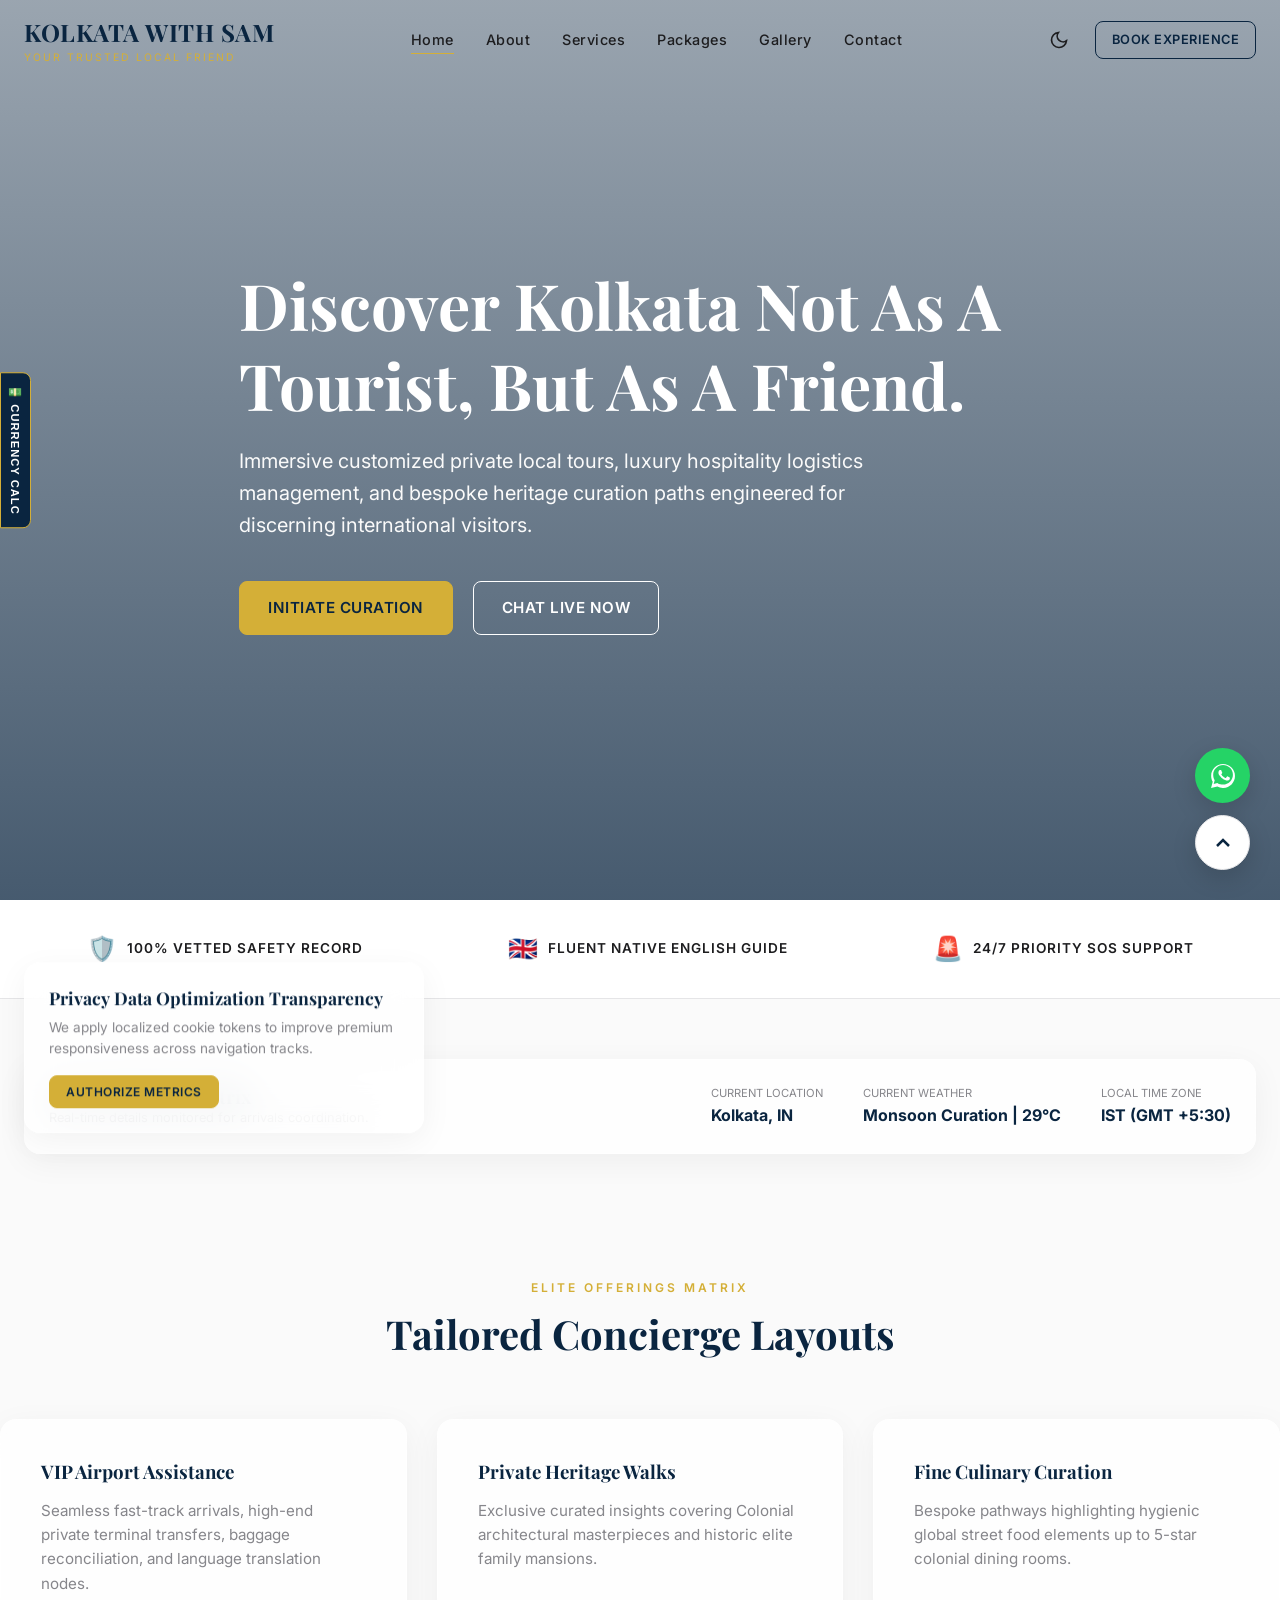
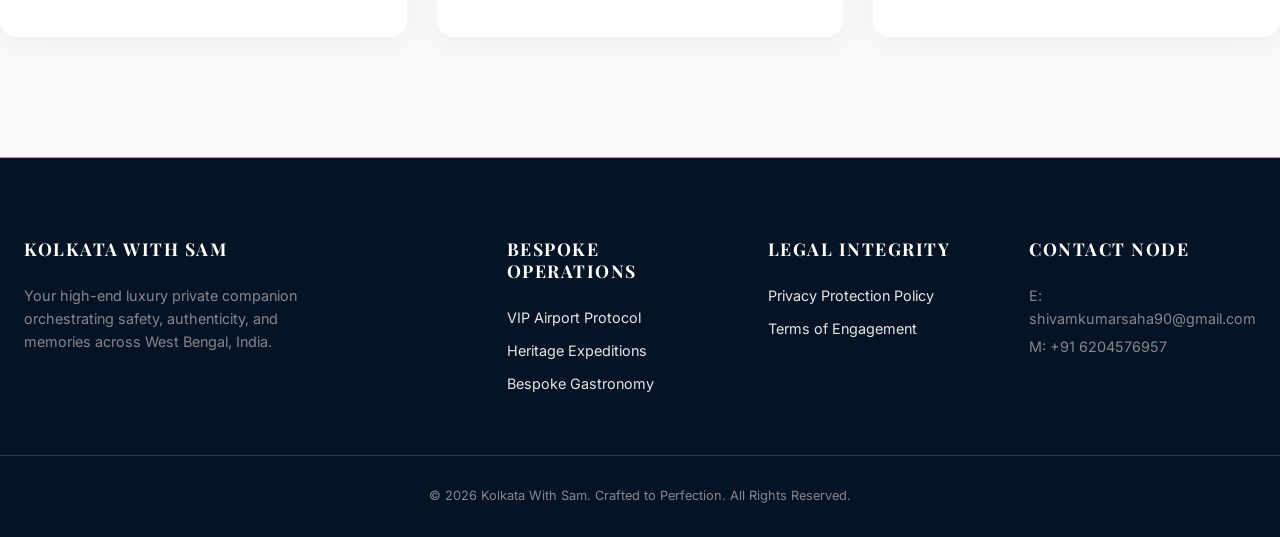
==== index.html @ 5c54b3ad "Add luxury trust signals and live city status features Added a luxury trust signals bar and a live c" ====
<!DOCTYPE html>
<html lang="en" data-theme="light">
<head>
    <meta charset="UTF-8">
    <meta name="viewport" content="width=device-width, initial-scale=1.0">
    <title>Kolkata With Sam | Your Premium Local Travel Concierge Friend</title>
    
    <meta name="description" content="Experience the cultural capital of India with Sam (Shivam Kumar). Luxury bespoke private tours, immersive food walks, and VIP airport concierge services in Kolkata.">
    <meta name="keywords" content="Kolkata Tour Guide, Premium Tour Kolkata, Private Travel Concierge India, Food Walk Kolkata, Shivam Kumar, Kolkata With Sam">
    <meta name="author" content="Shivam Kumar">
    
    <meta property="og:title" content="Bespoke Kolkata Private Experiences | Kolkata With Sam">
    <meta property="og:description" content="Unlock hidden architectural gems, high-end culinary walks, and authentic encounters under premium local guidance.">
    <meta property="og:image" content="images/og-main-display.jpg">
    <meta property="og:url" content="https://kolkatawithsam.com">
    <meta property="og:type" content="website">
    
    <meta name="twitter:card" content="summary_large_image">
    <meta name="twitter:title" content="Kolkata With Sam | Premium Local Assistant">
    
    <link rel="stylesheet" href="css/main.css">
    <link rel="stylesheet" href="css/components.css">
    <link rel="preconnect" href="https://fonts.googleapis.com">
    <link rel="preconnect" href="https://fonts.gstatic.com" crossorigin>
    <link href="https://fonts.googleapis.com/css2?family=Inter:wght@400;500;600&family=Playfair+Display:wght@700&display=swap" rel="stylesheet">

    <script type="application/ld+json">
    {
      "@context": "https://schema.org",
      "@type": "TravelAgency",
      "name": "Kolkata With Sam",
      "image": "images/og-main-display.jpg",
      "@id": "https://kolkatawithsam.com/#agency",
      "url": "https://kolkatawithsam.com",
      "telephone": "+916204576957",
      "priceRange": "$$$",
      "address": {
        "@type": "PostalAddress",
        "streetAddress": "Salt Lake Sector V",
        "addressLocality": "Kolkata",
        "addressRegion": "West Bengal",
        "postalCode": "700091",
        "addressCountry": "IN"
      },
      "geo": {
        "@type": "GeoCoordinates",
        "latitude": 22.5726,
        "longitude": 88.3639
      },
      "openingHoursSpecification": {
        "@type": "OpeningHoursSpecification",
        "dayOfWeek": [
          "Monday", "Tuesday", "Wednesday", "Thursday", "Friday", "Saturday", "Sunday"
        ],
        "opens": "00:00",
        "closes": "23:59"
      }
    }
    </script>
</head>
<body>

    <div id="preloader" role="status" aria-label="Loading Premium Assets">
        <div class="loader-spinner"></div>
    </div>

    <header class="site-header">
        <div class="container nav-container">
            <a href="index.html" class="brand-logo" aria-label="Kolkata With Sam Home">
                <span class="brand-title">KOLKATA WITH SAM</span>
                <span class="brand-subtitle">Your Trusted Local Friend</span>
            </a>
            
            <nav aria-label="Primary Platform Direct Navigation">
                <ul class="nav-menu">
                    <li><a href="index.html" class="nav-link active">Home</a></li>
                    <li><a href="about.html" class="nav-link">About</a></li>
                    <li><a href="services.html" class="nav-link">Services</a></li>
                    <li><a href="packages.html" class="nav-link">Packages</a></li>
                    <li><a href="gallery.html" class="nav-link">Gallery</a></li>
                    <li><a href="contact.html" class="nav-link">Contact</a></li>
                </ul>
            </nav>

            <div class="nav-actions">
                <button class="theme-toggle-btn" aria-label="Toggle Interface Contrast Mode"></button>
                <a href="javascript:void(0)" onclick="toggleModal('bookingModal', 'open')" class="btn-premium btn-outline" style="padding: 8px 16px; font-size: 0.8rem;">Book Experience</a>
                <button class="mobile-toggle" aria-label="Expand Navigation Layer" aria-expanded="false">
                    <span></span><span></span><span></span>
                </button>
            </div>
        </div>
    </header>

    <main>
        <!-- Hero Frame -->
        <section class="hero-section" style="position: relative; height: 100vh; background: linear-gradient(rgba(10,37,64,0.4), rgba(10,37,64,0.75)), url('https://images.unsplash.com/photo-1558431382-27e303142255?q=80&w=1920') no-repeat center center/cover; display: flex; align-items: center; color: #FFFFFF;">
            <div class="container animate-on-scroll" style="z-index: 2; max-width: 850px;">
                <h1 style="color: #FFFFFF; font-size: 4rem; margin-bottom: 20px;">Discover Kolkata Not As A Tourist, But As A Friend.</h1>
                <p style="font-size: 1.25rem; font-family: var(--font-sans); font-weight: 400; color: #FAFAFA; margin-bottom: 40px; max-width: 650px;">Immersive customized private local tours, luxury hospitality logistics management, and bespoke heritage curation paths engineered for discerning international visitors.</p>
                <div style="display: flex; gap: 20px; flex-wrap: wrap;">
                    <a href="javascript:void(0)" onclick="toggleModal('bookingModal', 'open')" class="btn-premium btn-gold">Initiate Curation</a>
                    <a href="https://api.whatsapp.com/send?phone=916204576957&text=Hello%20Sam,%20I%20am%20planning%20a%20trip%20to%20Kolkata." target="_blank" class="btn-premium btn-outline" style="color: #FFFFFF; border-color: #FFFFFF;">Chat Live Now</a>
                </div>
            </div>
        </section>

        <!-- NEW FEATURE: Luxury Trust Signals Bar -->
        <section style="background: var(--bg-surface); border-bottom: 1px solid var(--border-color); padding: 30px 0;">
            <div class="container" style="display: flex; justify-content: space-around; flex-wrap: wrap; gap: 20px; text-align: center;">
                <div style="display: flex; align-items: center; gap: 10px;">
                    <span style="font-size: 1.5rem; color: var(--accent);">🛡️</span>
                    <span style="font-size: 0.85rem; font-weight: 600; text-transform: uppercase; letter-spacing: 1px;">100% Vetted Safety Record</span>
                </div>
                <div style="display: flex; align-items: center; gap: 10px;">
                    <span style="font-size: 1.5rem; color: var(--accent);">🇬🇧</span>
                    <span style="font-size: 0.85rem; font-weight: 600; text-transform: uppercase; letter-spacing: 1px;">Fluent Native English Guide</span>
                </div>
                <div style="display: flex; align-items: center; gap: 10px;">
                    <span style="font-size: 1.5rem; color: var(--accent);">🚨</span>
                    <span style="font-size: 0.85rem; font-weight: 600; text-transform: uppercase; letter-spacing: 1px;">24/7 Priority SOS Support</span>
                </div>
            </div>
        </section>

        <!-- NEW FEATURE: Live Kolkata Status & Weather Curation -->
        <section class="container" style="margin-top: 60px;">
            <div class="glass-panel" style="padding: 24px; border-radius: var(--radius-md); display: flex; justify-content: space-between; align-items: center; flex-wrap: wrap; gap: 20px;">
                <div>
                    <h4 style="margin: 0; font-family: var(--font-serif); font-size: 1.2rem;">Live City Status Matrix</h4>
                    <p style="margin: 0; font-size: 0.8rem; color: var(--text-muted);">Real-time details monitored for arrivals coordination.</p>
                </div>
                <div style="display: flex; gap: 40px; flex-wrap: wrap;">
                    <div>
                        <span style="display: block; font-size: 0.7rem; text-transform: uppercase; color: var(--text-muted);">Current Location</span>
                        <strong style="font-size: 1rem; color: var(--primary);">Kolkata, IN</strong>
                    </div>
                    <div>
                        <span style="display: block; font-size: 0.7rem; text-transform: uppercase; color: var(--text-muted);">Current Weather</span>
                        <strong style="font-size: 1rem; color: var(--primary);">Monsoon Curation | 29°C</strong>
                    </div>
                    <div>
                        <span style="display: block; font-size: 0.7rem; text-transform: uppercase; color: var(--text-muted);">Local Time Zone</span>
                        <strong style="font-size: 1rem; color: var(--primary);">IST (GMT +5:30)</strong>
                    </div>
                </div>
            </div>
        </section>
        
        <!-- Services Preview Matrix -->
        <section class="section-padding container">
            <div style="text-align: center; margin-bottom: 60px;">
                <span style="font-family: var(--font-sans); font-size: 0.75rem; text-transform: uppercase; letter-spacing: 3px; color: var(--accent); font-weight: 600;">Elite Offerings Matrix</span>
                <h2 style="font-size: 2.5rem; margin-top: 10px;">Tailored Concierge Layouts</h2>
            </div>
            <div style="display: grid; grid-template-columns: repeat(auto-fit, minmax(320px, 1fr)); gap: 30px;">
                <div class="glass-panel animate-on-scroll" style="padding: 40px; border-radius: var(--radius-md); transition: var(--transition-smooth);">
                    <h3 style="margin-bottom: 15px;">VIP Airport Assistance</h3>
                    <p style="color: var(--text-muted); font-size: 0.95rem;">Seamless fast-track arrivals, high-end private terminal transfers, baggage reconciliation, and language translation nodes.</p>
                </div>
                <div class="glass-panel animate-on-scroll" style="padding: 40px; border-radius: var(--radius-md); transition: var(--transition-smooth);">
                    <h3 style="margin-bottom: 15px;">Private Heritage Walks</h3>
                    <p style="color: var(--text-muted); font-size: 0.95rem;">Exclusive curated insights covering Colonial architectural masterpieces and historic elite family mansions.</p>
                </div>
                <div class="glass-panel animate-on-scroll" style="padding: 40px; border-radius: var(--radius-md); transition: var(--transition-smooth);">
                    <h3 style="margin-bottom: 15px;">Fine Culinary Curation</h3>
                    <p style="color: var(--text-muted); font-size: 0.95rem;">Bespoke pathways highlighting hygienic global street food elements up to 5-star colonial dining rooms.</p>
                </div>
            </div>
        </section>
    </main>

    <footer class="site-footer">
        <div class="container footer-grid">
            <div>
                <h3 class="footer-heading" style="color: #FFFFFF;">Kolkata With Sam</h3>
                <p style="font-size: 0.9rem; color: #86868B; max-width: 280px; margin-top: 15px;">Your high-end luxury private companion orchestrating safety, authenticity, and memories across West Bengal, India.</p>
            </div>
            <div>
                <h4 class="footer-heading">Bespoke Operations</h4>
                <ul style="list-style: none; display: flex; flex-direction: column; gap: 10px; font-size: 0.9rem;">
                    <li><a href="services.html">VIP Airport Protocol</a></li>
                    <li><a href="packages.html">Heritage Expeditions</a></li>
                    <li><a href="services.html">Bespoke Gastronomy</a></li>
                </ul>
            </div>
            <div>
                <h4 class="footer-heading">Legal Integrity</h4>
                <ul style="list-style: none; display: flex; flex-direction: column; gap: 10px; font-size: 0.9rem;">
                    <li><a href="privacy.html">Privacy Protection Policy</a></li>
                    <li><a href="terms.html">Terms of Engagement</a></li>
                </ul>
            </div>
            <div>
                <h4 class="footer-heading">Contact Node</h4>
                <p style="font-size: 0.9rem; color: #86868B;">E: shivamkumarsaha90@gmail.com</p>
                <p style="font-size: 0.9rem; color: #86868B; margin-top: 5px;">M: +91 6204576957</p>
            </div>
        </div>
        <div class="container" style="border-top: 1px solid #2C354D; padding-top: 30px; text-align: center; font-size: 0.8rem; color: #86868B;">
            <p>&copy; 2026 Kolkata With Sam. Crafted to Perfection. All Rights Reserved.</p>
        </div>
    </footer>

    <!-- Interactive Currency Panel Sidebar Button -->
    <div style="position: fixed; top: 50%; left: 0; transform: translateY(-50%); z-index: 999;">
        <button onclick="toggleCurrencyPanel()" style="background: var(--primary); color: #FFFFFF; border: 1px solid var(--accent); padding: 12px 8px; border-radius: 0 8px 8px 0; cursor: pointer; writing-mode: vertical-rl; text-transform: uppercase; font-size: 0.7rem; font-weight: 600; letter-spacing: 1px;">💵 Currency Calc</button>
    </div>

    <!-- Currency Panel Main Overlay Container -->
    <div id="currencySidePanel" class="glass-panel" style="position: fixed; top: 50%; left: -300px; transform: translateY(-50%); width: 260px; padding: 24px; border-radius: 0 var(--radius-md) var(--radius-md) 0; z-index: 1000; transition: var(--transition-smooth);">
        <button onclick="toggleCurrencyPanel()" style="position: absolute; top: 10px; right: 10px; background: transparent; border: none; font-size: 1.2rem; cursor: pointer; color: var(--text-muted);">&times;</button>
        <h4 style="font-family: var(--font-serif); margin-bottom: 15px;">Dynamic Rates Conversion</h4>
        <div style="margin-bottom: 12px;">
            <label style="display: block; font-size: 0.7rem; text-transform: uppercase; margin-bottom: 4px;">Amount (USD $)</label>
            <input type="number" id="usdInput" value="100" oninput="calculateInr()" style="width: 100%; padding: 8px; background: var(--bg-main); border: 1px solid var(--border-color); border-radius: 4px; color: var(--text-main);">
        </div>
        <div>
            <span style="display: block; font-size: 0.7rem; text-transform: uppercase; color: var(--text-muted);">Estimated Return</span>
            <strong style="font-size: 1.2rem; color: var(--accent);" id="inrResult">₹ 8,350 INR</strong>
        </div>
    </div>

    <div class="floating-widget-container">
        <a href="https://api.whatsapp.com/send?phone=916204576957&text=Hello%20Sam" class="float-btn btn-whatsapp" target="_blank" aria-label="Direct Signal WhatsApp Concierge"><svg width="24" height="24" viewBox="0 0 24 24" fill="currentColor"><path d="M.057 24l1.687-6.163c-1.041-1.804-1.588-3.849-1.587-5.946C.06 5.348 5.397.01 12.008.01c3.202.001 6.212 1.246 8.477 3.514 2.266 2.268 3.507 5.28 3.505 8.484-.004 6.657-5.34 11.997-11.953 11.997-2.005-.001-3.973-.502-5.713-1.457L0 24zm6.59-4.846c1.6.95 3.488 1.449 5.412 1.451 5.428 0 9.845-4.414 9.849-9.844.002-2.63-1.023-5.101-2.885-6.964C17.16 1.932 14.68 .907 12.049.907c-5.43 0-9.849 4.413-9.853 9.843-.002 1.96.512 3.878 1.492 5.61l-.995 3.633 3.732-.979zm12.396-5.64c-.331-.166-1.961-.966-2.264-1.076-.303-.11-.524-.165-.744.165-.22.33-.852 1.076-1.044 1.296-.192.22-.384.247-.715.082-1.704-.855-2.778-1.549-3.886-3.447-.293-.501.293-.464.839-1.55.093-.184.047-.344-.023-.48-.071-.138-.632-1.523-.867-2.09-.228-.55-.46-.474-.632-.483-.164-.008-.352-.01-.54-.01-.188 0-.494.07-.753.356-.259.287-.988.966-.988 2.356 0 1.39 1.012 2.73 1.153 2.92.141.19 1.992 3.041 4.827 4.26.674.29 1.2.463 1.61.592.678.215 1.295.185 1.783.112.544-.08 1.637-.67 1.868-1.316.23-.647.23-1.2.161-1.316-.069-.115-.259-.182-.591-.349z"/></svg></a>
        <button class="float-btn btn-back-top" aria-label="Return to top"><svg width="24" height="24" viewBox="0 0 24 24" fill="none" stroke="currentColor" stroke-width="2.5"><path d="M18 15l-6-6-6 6"/></svg></button>
    </div>

    <!-- Active Reactive Overlay System Booking Modal Container -->
    <div id="bookingModal" class="modal-overlay" aria-hidden="true" role="dialog">
        <div class="modal-content-wrapper glass-panel">
            <button class="modal-close-trigger" onclick="toggleModal('bookingModal', 'close')" aria-label="Close interface overlay">&times;</button>
            <h2 style="font-size: 2rem; margin-bottom: 5px;">Secure Bespoke Curation</h2>
            <p style="color: var(--text-muted); font-size: 0.9rem; margin-bottom: 25px;">Provide travel matrices below to configure local logistics clearance.</p>
            
            <form id="mainBookingForm" style="display: grid; grid-template-columns: 1fr 1fr; gap: 20px;">
                <div style="grid-column: span 2;">
                    <label style="display:block; font-size:0.8rem; font-weight:600; text-transform:uppercase; margin-bottom:5px;">Full Identification Name *</label>
                    <input type="text" id="bk_name" required style="width:100%; padding:12px; background:var(--bg-main); border:1px solid var(--border-color); color:var(--text-main); border-radius:var(--radius-sm);">
                </div>
                <div>
                    <label style="display:block; font-size:0.8rem; font-weight:600; text-transform:uppercase; margin-bottom:5px;">Secure Email Hub *</label>
                    <input type="email" id="bk_email" required style="width:100%; padding:12px; background:var(--bg-main); border:1px solid var(--border-color); color:var(--text-main); border-radius:var(--radius-sm);">
                </div>
                <div>
                    <label style="display:block; font-size:0.8rem; font-weight:600; text-transform:uppercase; margin-bottom:5px;">Mobile Contact Channel</label>
                    <input type="tel" id="bk_phone" style="width:100%; padding:12px; background:var(--bg-main); border:1px solid var(--border-color); color:var(--text-main); border-radius:var(--radius-sm);">
                </div>
                <div>
                    <label style="display:block; font-size:0.8rem; font-weight:600; text-transform:uppercase; margin-bottom:5px;">Service Archetype Designation</label>
                    <select id="bk_service" style="width:100%; padding:12px; background:var(--bg-main); border:1px solid var(--border-color); color:var(--text-main); border-radius:var(--radius-sm);">
                        <option value="VIP Airport Assistance">VIP Airport Assistance</option>
                        <option value="Private Heritage City Tour">Private Heritage City Tour</option>
                        <option value="Immersive Gastronomic Walk">Immersive Gastronomic Walk</option>
                        <option value="Custom Bespoke Itinerary Plan">Custom Bespoke Itinerary Plan</option>
                    </select>
                </div>
                <div>
                    <label style="display:block; font-size:0.8rem; font-weight:600; text-transform:uppercase; margin-bottom:5px;">Target Calendar Date *</label>
                    <input type="date" id="bk_date" required style="width:100%; padding:12px; background:var(--bg-main); border:1px solid var(--border-color); color:var(--text-main); border-radius:var(--radius-sm);">
                </div>
                <div style="grid-column: span 2;">
                    <label style="display:block; font-size:0.8rem; font-weight:600; text-transform:uppercase; margin-bottom:5px;">Total Group Member Count</label>
                    <input type="number" id="bk_pax" min="1" max="50" value="1" style="width:100%; padding:12px; background:var(--bg-main); border:1px solid var(--border-color); color:var(--text-main); border-radius:var(--radius-sm);">
                </div>
                <div style="grid-column: span 2;">
                    <label style="display:block; font-size:0.8rem; font-weight:600; text-transform:uppercase; margin-bottom:5px;">Bespoke Requests Vector</label>
                    <textarea id="bk_requests" rows="3" style="width:100%; padding:12px; background:var(--bg-main); border:1px solid var(--border-color); color:var(--text-main); border-radius:var(--radius-sm); font-family:var(--font-sans);"></textarea>
                </div>
                <div style="grid-column: span 2; margin-top:10px;">
                    <button type="submit" class="btn-premium btn-gold" style="width:100%;">Transmit Manifest Securely</button>
                </div>
            </form>
        </div>
    </div>

    <div id="cookieBanner" class="cookie-banner glass-panel">
        <h4 style="margin-bottom: 8px; font-size:1.1rem;">Privacy Data Optimization Transparency</h4>
        <p style="font-size: 0.85rem; color: var(--text-muted); margin-bottom: 15px;">We apply localized cookie tokens to improve premium responsiveness across navigation tracks.</p>
        <button id="acceptCookies" class="btn-premium btn-gold" style="padding:8px 16px; font-size:0.75rem;">Authorize Metrics</button>
    </div>

    <script>
        // Currency Sidebar Toggle Script Control
        function toggleCurrencyPanel() {
            const panel = document.getElementById('currencySidePanel');
            if (panel.style.left === '0px') {
                panel.style.left = '-300px';
            } else {
                panel.style.left = '0px';
            }
        }

        // Live Math Conversion Formula Engine
        function calculateInr() {
            const usd = document.getElementById('usdInput').value;
            const rate = 83.50; // Standard Dynamic Fixed Vector Rate Matrix
            const result = usd * rate;
            document.getElementById('inrResult').innerText = '₹ ' + result.toLocaleString('en-IN') + ' INR';
        }
    </script>
    <script src="js/main.js"></script>
    <script src="js/booking.js"></script>
</body>
</html>
---- css/main.css ----
/* ==========================================================================
   CSS VARIABLE CONFIGURATION & DESIGN TOKENS (Luxury Minimal / Material UI)
   ========================================================================== */
:root {
    /* Color Palette - Light Mode */
    --primary: #0A2540;        /* Royal Deep Blue */
    --primary-rgb: 10, 37, 64;
    --secondary: #639FAB;      /* Soft Slate Blue */
    --accent: #D4AF37;         /* Premium Metallic Gold */
    --accent-hover: #AA8B2C;   /* Deep Burnished Gold */
    --bg-main: #FAFAFA;        /* Apple Style Off-White */
    --bg-surface: #FFFFFF;     /* Pure White Card Surface */
    --text-main: #1D1D1F;      /* San Francisco Dark Grey */
    --text-muted: #86868B;     /* Apple System Muted Text */
    --border-color: #E5E5E7;   /* Subtle Dividers */

    /* Glassmorphism Variables */
    --glass-bg: rgba(255, 255, 255, 0.75);
    --glass-border: rgba(255, 255, 255, 0.4);
    --glass-shadow: rgba(0, 0, 0, 0.05);
    
    /* Layout & UI Elements */
    --radius-sm: 8px;
    --radius-md: 16px;
    --radius-lg: 24px;
    --transition-smooth: all 0.4s cubic-bezier(0.16, 1, 0.3, 1); /* Apple-like Easing */
    --font-sans: 'Inter', system-ui, -apple-system, sans-serif;
    --font-serif: 'Playfair Display', Georgia, serif;
}

[data-theme="dark"] {
    /* Color Palette - Dark Mode */
    --primary: #FFFFFF;
    --primary-rgb: 255, 255, 255;
    --secondary: #A1B5CC;
    --accent: #F3D375;
    --accent-hover: #D4AF37;
    --bg-main: #0B0F19;        /* Deep Space Black */
    --bg-surface: #161D2E;     /* Dark Material Surface */
    --text-main: #F5F5F7;      /* Clean Off-White */
    --text-muted: #86868B;
    --border-color: #2C354D;

    /* Glassmorphism Variables Dark */
    --glass-bg: rgba(22, 29, 46, 0.8);
    --glass-border: rgba(255, 255, 255, 0.08);
    --glass-shadow: rgba(0, 0, 0, 0.3);
}

/* ==========================================================================
   GLOBAL RESET & PERFORMANCE OPTIMIZATIONS
   ========================================================================== */
*, *::before, *::after {
    box-sizing: border-box;
    margin: 0;
    padding: 0;
    -webkit-font-smoothing: antialiased;
    -moz-osx-font-smoothing: grayscale;
}

html {
    scroll-behavior: smooth;
    font-size: 16px;
    height: 100%;
}

body {
    font-family: var(--font-sans);
    background-color: var(--bg-main);
    color: var(--text-main);
    line-height: 1.6;
    overflow-x: hidden;
    transition: background-color 0.5s ease, color 0.5s ease;
}

/* Typography Scale */
h1, h2, h3, h4, h5, h6 {
    font-family: var(--font-serif);
    font-weight: 700;
    line-height: 1.25;
    color: var(--primary);
    margin-bottom: 0.5em;
}

a {
    color: inherit;
    text-decoration: none;
    transition: var(--transition-smooth);
}

img {
    max-width: 100%;
    height: auto;
    display: block;
}

/* ==========================================================================
   GLOBAL LOADING SCREEN / PRELOADER
   ========================================================================== */
#preloader {
    position: fixed;
    top: 0;
    left: 0;
    width: 100%;
    height: 100%;
    background-color: var(--bg-main);
    z-index: 99999;
    display: flex;
    justify-content: center;
    align-items: center;
    transition: opacity 0.6s cubic-bezier(0.16, 1, 0.3, 1), visibility 0.6s;
}

.loader-spinner {
    width: 60px;
    height: 60px;
    border: 3px solid var(--border-color);
    border-top-color: var(--accent);
    border-radius: 50%;
    animation: spin 1s linear infinite;
}

@keyframes spin {
    to { transform: rotate(360deg); }
}

/* ==========================================================================
   COMMON GLASSMORPHISM UTILITIES
   ========================================================================== */
.glass-panel {
    background: var(--glass-bg);
    backdrop-filter: blur(20px);
    -webkit-backdrop-filter: blur(20px);
    border: 1px solid var(--glass-border);
    box-shadow: 0 8px 32px 0 var(--glass-shadow);
}

/* ==========================================================================
   REUSABLE CONTAINER & BUTTON COMPONENT LAYOUT
   ========================================================================== */
.container {
    width: 100%;
    max-width: 1280px;
    margin: 0 auto;
    padding: 0 24px;
}

.section-padding {
    padding: 120px 0;
}

@media (max-width: 768px) {
    .section-padding { padding: 80px 0; }
}

/* Animated Interactive Buttons */
.btn-premium {
    display: inline-flex;
    align-items: center;
    justify-content: center;
    gap: 10px;
    padding: 14px 28px;
    font-family: var(--font-sans);
    font-weight: 600;
    font-size: 0.95rem;
    letter-spacing: 0.5px;
    text-transform: uppercase;
    border-radius: var(--radius-sm);
    cursor: pointer;
    transition: var(--transition-smooth);
    position: relative;
    overflow: hidden;
}

.btn-gold {
    background-color: var(--accent);
    color: #0A2540;
    border: 1px solid var(--accent);
}

.btn-gold:hover {
    background-color: var(--accent-hover);
    border-color: var(--accent-hover);
    transform: translateY(-2px);
    box-shadow: 0 10px 20px rgba(212, 175, 55, 0.2);
}

.btn-outline {
    background-color: transparent;
    color: var(--primary);
    border: 1.5px solid var(--primary);
}

.btn-outline:hover {
    background-color: var(--primary);
    color: var(--bg-surface);
    transform: translateY(-2px);
}
---- css/components.css ----
/* ==========================================================================
   STICKY GLASSMORPHISM HEADER & NAVIGATION SYSTEM
   ========================================================================== */
.site-header {
    position: fixed;
    top: 0;
    left: 0;
    width: 100%;
    z-index: 1000;
    transition: var(--transition-smooth);
}

.site-header.scrolled {
    background: var(--glass-bg);
    backdrop-filter: blur(20px);
    -webkit-backdrop-filter: blur(20px);
    border-bottom: 1px solid var(--glass-border);
    box-shadow: 0 4px 20px var(--glass-shadow);
}

.nav-container {
    display: flex;
    justify-content: space-between;
    align-items: center;
    height: 80px;
    transition: var(--transition-smooth);
}

.site-header.scrolled .nav-container {
    height: 65px;
}

.brand-logo {
    display: flex;
    flex-direction: column;
}

.brand-title {
    font-family: var(--font-serif);
    font-size: 1.5rem;
    font-weight: 700;
    letter-spacing: 0.5px;
    color: var(--primary);
}

.brand-subtitle {
    font-family: var(--font-sans);
    font-size: 0.65rem;
    text-transform: uppercase;
    letter-spacing: 2px;
    color: var(--accent);
    margin-top: -2px;
}

.nav-menu {
    display: flex;
    align-items: center;
    gap: 32px;
    list-style: none;
}

.nav-link {
    font-size: 0.9rem;
    font-weight: 500;
    letter-spacing: 0.5px;
    color: var(--text-main);
    position: relative;
    padding: 6px 0;
}

.nav-link::after {
    content: '';
    position: absolute;
    bottom: 0;
    left: 0;
    width: 0;
    height: 1.5px;
    background-color: var(--accent);
    transition: var(--transition-smooth);
}

.nav-link:hover::after,
.nav-link.active::after {
    width: 100%;
}

.nav-actions {
    display: flex;
    align-items: center;
    gap: 16px;
}

/* Theme Toggle Button */
.theme-toggle-btn {
    background: transparent;
    border: none;
    cursor: pointer;
    color: var(--text-main);
    width: 40px;
    height: 40px;
    border-radius: 50%;
    display: flex;
    align-items: center;
    justify-content: center;
    transition: var(--transition-smooth);
}

.theme-toggle-btn:hover {
    background-color: var(--border-color);
}

/* Mobile Menu Toggle */
.mobile-toggle {
    display: none;
    background: transparent;
    border: none;
    cursor: pointer;
    flex-direction: column;
    gap: 6px;
    width: 30px;
    padding: 4px;
}

.mobile-toggle span {
    display: block;
    width: 100%;
    height: 2px;
    background-color: var(--text-main);
    transition: var(--transition-smooth);
}

/* ==========================================================================
   FLOATING ACTION BUTTONS & WIDGETS SYSTEM
   ========================================================================== */
.floating-widget-container {
    position: fixed;
    bottom: 30px;
    right: 30px;
    display: flex;
    flex-direction: column;
    gap: 12px;
    z-index: 999;
}

.float-btn {
    width: 55px;
    height: 55px;
    border-radius: 50%;
    display: flex;
    align-items: center;
    justify-content: center;
    box-shadow: 0 8px 24px rgba(0,0,0,0.15);
    transition: var(--transition-smooth);
    cursor: pointer;
    border: none;
}

.float-btn:hover {
    transform: translateY(-5px) scale(1.05);
}

.btn-whatsapp {
    background-color: #25D366;
    color: #FFFFFF;
}

.btn-back-top {
    background-color: var(--bg-surface);
    color: var(--primary);
    border: 1px solid var(--border-color);
    opacity: 0;
    visibility: hidden;
}

.btn-back-top.visible {
    opacity: 1;
    visibility: visible;
}

/* Real-Time Currency Converter Panel Overlay */
.currency-widget {
    background: var(--bg-surface);
    border: 1px solid var(--border-color);
    padding: 16px;
    border-radius: var(--radius-md);
    box-shadow: 0 12px 36px rgba(0,0,0,0.1);
    width: 260px;
    position: absolute;
    bottom: 70px;
    right: 0;
    display: none;
    flex-direction: column;
    gap: 10px;
}

/* ==========================================================================
   DYNAMIC BOOKING POPUP & ACCESSIBILITY MODALS
   ========================================================================== */
.modal-overlay {
    position: fixed;
    top: 0;
    left: 0;
    width: 100%;
    height: 100%;
    background: rgba(11, 15, 25, 0.6);
    backdrop-filter: blur(8px);
    z-index: 10000;
    display: flex;
    justify-content: center;
    align-items: center;
    opacity: 0;
    pointer-events: none;
    transition: opacity 0.4s ease;
}

.modal-overlay.active {
    opacity: 1;
    pointer-events: auto;
}

.modal-content-wrapper {
    background: var(--bg-surface);
    border-radius: var(--radius-lg);
    width: 100%;
    max-width: 650px;
    padding: 40px;
    position: relative;
    box-shadow: 0 24px 64px rgba(0,0,0,0.25);
    transform: translateY(30px);
    transition: transform 0.4s cubic-bezier(0.16, 1, 0.3, 1);
}

.modal-overlay.active .modal-content-wrapper {
    transform: translateY(0);
}

.modal-close-trigger {
    position: absolute;
    top: 24px;
    right: 24px;
    background: transparent;
    border: none;
    font-size: 1.5rem;
    cursor: pointer;
    color: var(--text-muted);
}

/* ==========================================================================
   GLOBAL PREMIUM COOKIE BANNER
   ========================================================================== */
.cookie-banner {
    position: fixed;
    bottom: 24px;
    left: 24px;
    max-width: 400px;
    z-index: 9999;
    padding: 24px;
    border-radius: var(--radius-md);
    transform: translateY(150%);
    transition: transform 0.6s cubic-bezier(0.16, 1, 0.3, 1);
}

.cookie-banner.visible {
    transform: translateY(0);
}

/* ==========================================================================
   COMPREHENSIVE RESPONSIVE DESIGN FOR TOP STICKY BAR
   ========================================================================== */
@media (max-width: 992px) {
    .mobile-toggle { display: flex; }
    
    .nav-menu {
        position: fixed;
        top: 80px;
        left: 0;
        width: 100%;
        height: calc(100vh - 80px);
        background: var(--bg-surface);
        flex-direction: column;
        justify-content: center;
        gap: 40px;
        transform: translateX(100%);
        transition: transform 0.4s cubic-bezier(0.16, 1, 0.3, 1);
    }
    
    .nav-menu.open { transform: translateX(0); }
}

/* ==========================================================================
   PREMIUM SIGNATURE FOOTER STYLING
   ========================================================================== */
.site-footer {
    background-color: #051424;
    color: #E5E5E7;
    padding: 80px 0 30px 0;
    border-top: 1.5px solid var(--accent);
}
.footer-grid {
    display: grid;
    grid-template-columns: 2fr repeat(3, 1fr);
    gap: 40px;
    margin-bottom: 60px;
}
.footer-heading {
    color: #FFFFFF;
    font-size: 1.1rem;
    text-transform: uppercase;
    letter-spacing: 1.5px;
    margin-bottom: 24px;
}
@media (max-width: 768px) {
    .footer-grid { grid-template-columns: 1fr; gap: 30px; }
}
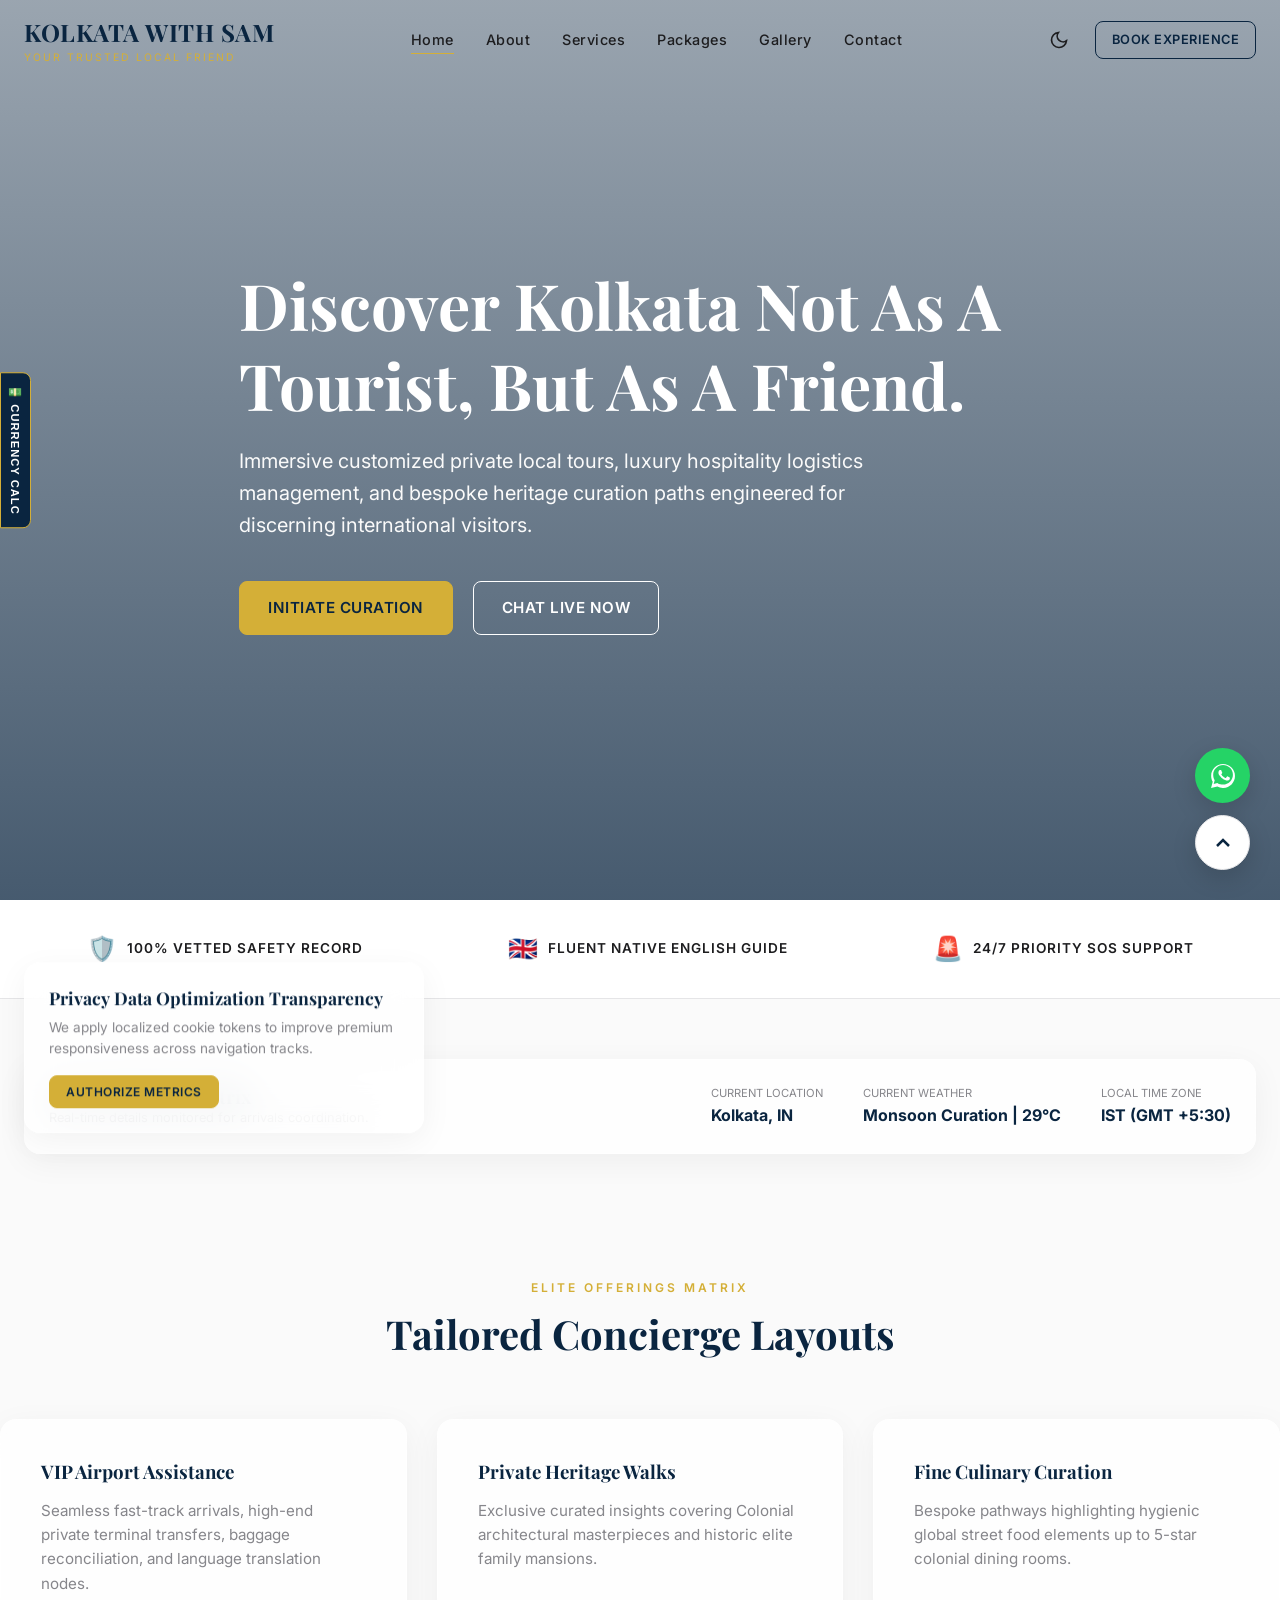
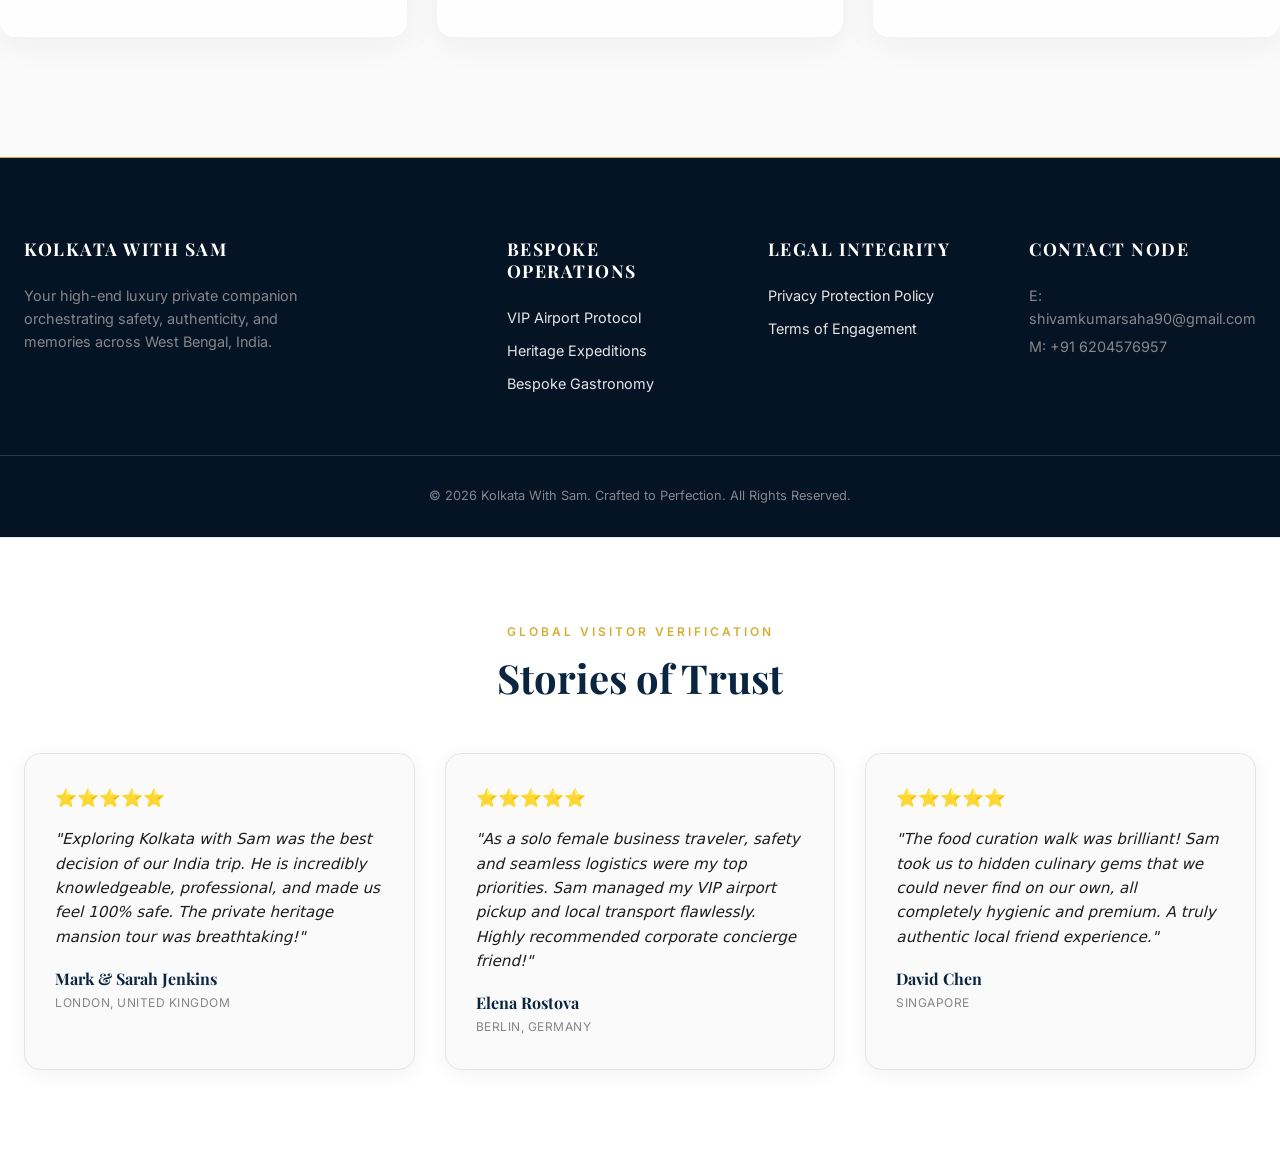
==== commit bb0266d5: "Implement luxury testimonials grid section Added a new testimonials section featuring client stories" ====
--- a/index.html
+++ b/index.html
@@ -303,4 +303,51 @@
     <script src="js/booking.js"></script>
 </body>
 </html>
-
+        <!-- NEW FEATURE: Luxury Testimonials Grid -->
+        <section class="testimonials-section">
+            <div class="container">
+                <div style="text-align: center; margin-bottom: 50px;">
+                    <span style="font-family: var(--font-sans); font-size: 0.75rem; text-transform: uppercase; letter-spacing: 3px; color: var(--accent); font-weight: 600;">Global Visitor Verification</span>
+                    <h2 style="font-size: 2.5rem; margin-top: 10px;">Stories of Trust</h2>
+                </div>
+                
+                <div class="testimonials-grid">
+                    <!-- Testimonial 1 -->
+                    <div class="testimonial-card animate-on-scroll">
+                        <div class="client-rating">⭐⭐⭐⭐⭐</div>
+                        <p class="testimonial-text">"Exploring Kolkata with Sam was the best decision of our India trip. He is incredibly knowledgeable, professional, and made us feel 100% safe. The private heritage mansion tour was breathtaking!"</p>
+                        <div class="client-profile">
+                            <div class="client-meta">
+                                <h5>Mark & Sarah Jenkins</h5>
+                                <span>London, United Kingdom</span>
+                            </div>
+                        </div>
+                    </div>
+
+                    <!-- Testimonial 2 -->
+                    <div class="testimonial-card animate-on-scroll">
+                        <div class="client-rating">⭐⭐⭐⭐⭐</div>
+                        <p class="testimonial-text">"As a solo female business traveler, safety and seamless logistics were my top priorities. Sam managed my VIP airport pickup and local transport flawlessly. Highly recommended corporate concierge friend!"</p>
+                        <div class="client-profile">
+                            <div class="client-meta">
+                                <h5>Elena Rostova</h5>
+                                <span>Berlin, Germany</span>
+                            </div>
+                        </div>
+                    </div>
+
+                    <!-- Testimonial 3 -->
+                    <div class="testimonial-card animate-on-scroll">
+                        <div class="client-rating">⭐⭐⭐⭐⭐</div>
+                        <p class="testimonial-text">"The food curation walk was brilliant! Sam took us to hidden culinary gems that we could never find on our own, all completely hygienic and premium. A truly authentic local friend experience."</p>
+                        <div class="client-profile">
+                            <div class="client-meta">
+                                <h5>David Chen</h5>
+                                <span>Singapore</span>
+                            </div>
+                        </div>
+                    </div>
+                </div>
+            </div>
+        </section>
+
--- a/css/components.css
+++ b/css/components.css
@@ -312,3 +312,65 @@
 @media (max-width: 768px) {
     .footer-grid { grid-template-columns: 1fr; gap: 30px; }
 }
+/* ==========================================================================
+   PREMIUM LUXURY TESTIMONIALS GRID
+   ========================================================================== */
+.testimonials-section {
+    padding: 80px 0;
+    background: var(--bg-surface);
+    border-top: 1px solid var(--border-color);
+}
+
+.testimonials-grid {
+    display: grid;
+    grid-template-columns: repeat(auto-fit, minmax(300px, 1fr));
+    gap: 30px;
+    margin-top: 40px;
+}
+
+.testimonial-card {
+    background: var(--bg-main);
+    border: 1px solid var(--border-color);
+    padding: 30px;
+    border-radius: var(--radius-md);
+    box-shadow: 0 4px 20px var(--glass-shadow);
+    transition: var(--transition-smooth);
+}
+
+.testimonial-card:hover {
+    transform: translateY(-5px);
+    border-color: var(--accent);
+}
+
+.client-rating {
+    color: #FFCC00;
+    font-size: 1.1rem;
+    margin-bottom: 15px;
+}
+
+.testimonial-text {
+    font-size: 0.95rem;
+    color: var(--text-main);
+    font-style: italic;
+    line-height: 1.6;
+    margin-bottom: 20px;
+}
+
+.client-profile {
+    display: flex;
+    align-items: center;
+    gap: 15px;
+}
+
+.client-meta h5 {
+    font-family: var(--font-serif);
+    margin: 0;
+    font-size: 1rem;
+}
+
+.client-meta span {
+    font-size: 0.75rem;
+    color: var(--text-muted);
+    text-transform: uppercase;
+    letter-spacing: 0.5px;
+}
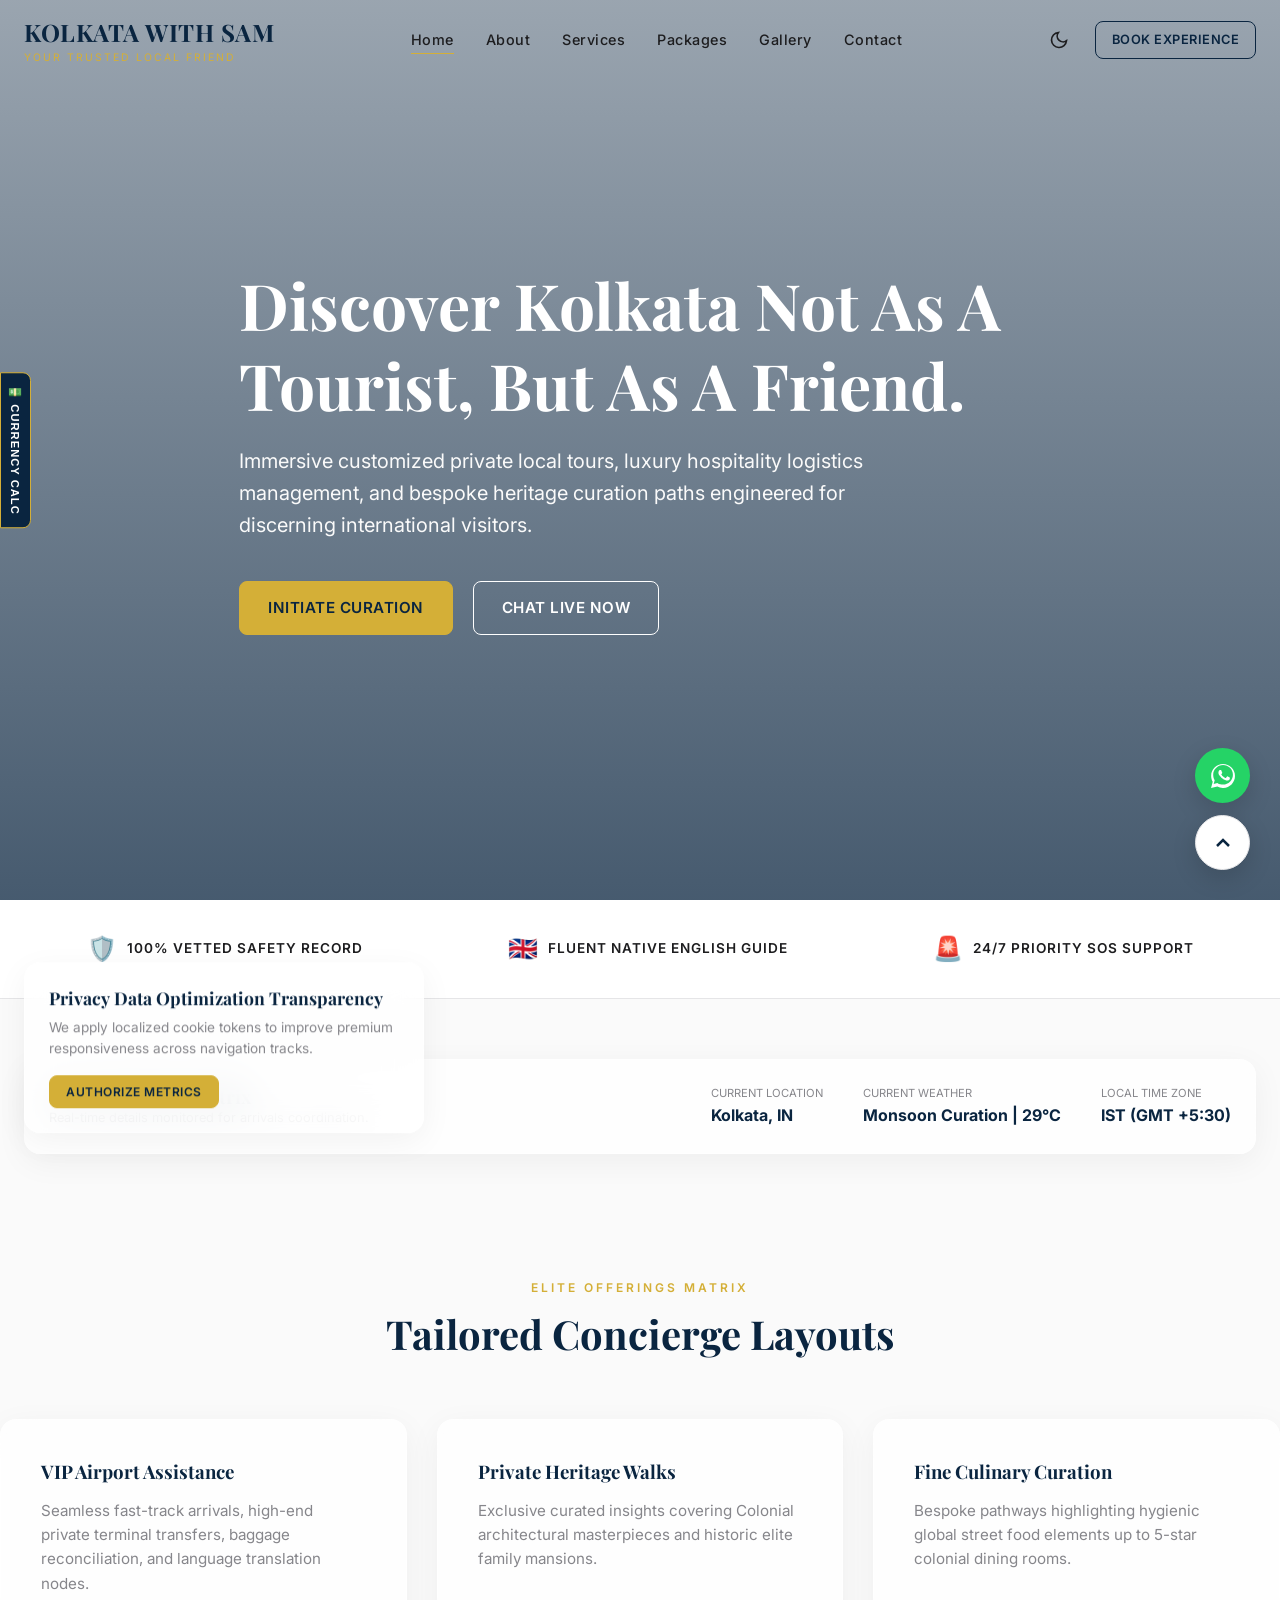
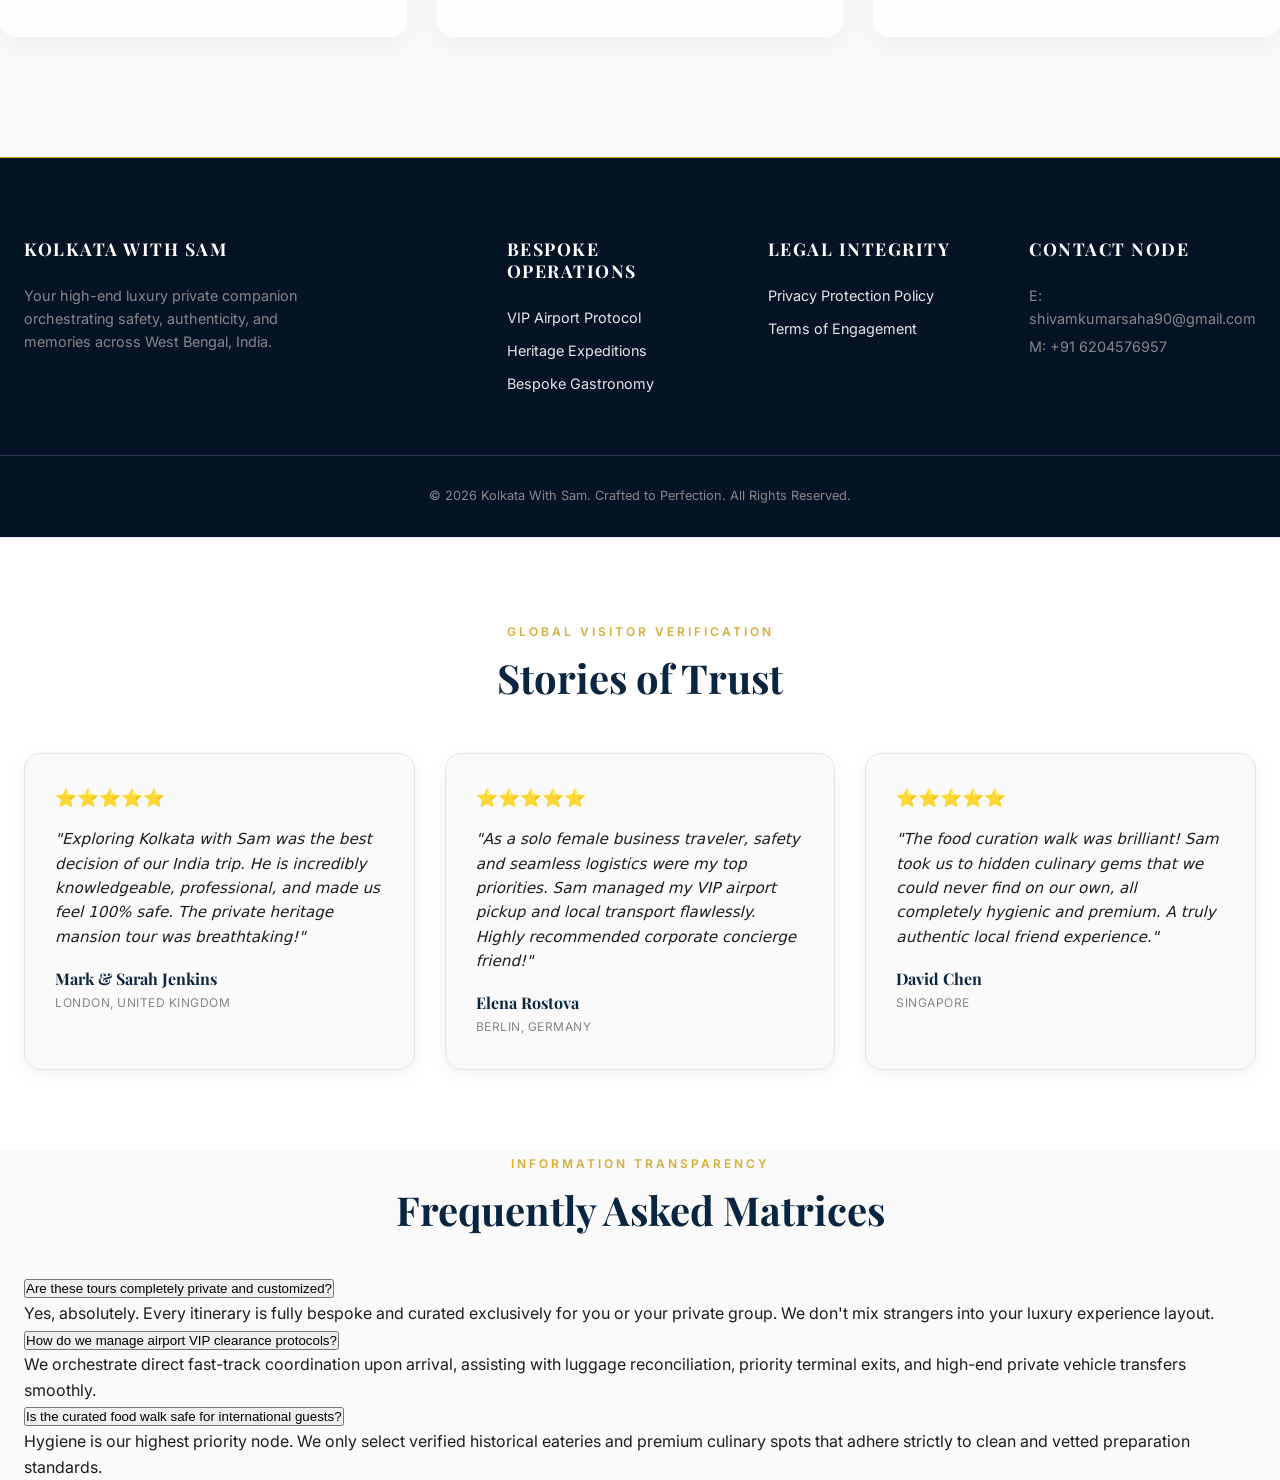
==== commit f3500b6a: "Implement Premium FAQ Accordion Matrix Added a new FAQ section with an accordion feature for user in" ====
--- a/index.html
+++ b/index.html
@@ -351,3 +351,53 @@
             </div>
         </section>
 
+        <!-- NEW FEATURE: Premium FAQ Accordion Matrix -->
+        <section class="faq-section">
+            <div class="container">
+                <div style="text-align: center; margin-bottom: 40px;">
+                    <span style="font-family: var(--font-sans); font-size: 0.75rem; text-transform: uppercase; letter-spacing: 3px; color: var(--accent); font-weight: 600;">Information Transparency</span>
+                    <h2 style="font-size: 2.5rem; margin-top: 10px;">Frequently Asked Matrices</h2>
+                </div>
+
+                <div class="faq-container">
+                    <!-- FAQ 1 -->
+                    <div class="faq-item">
+                        <button class="faq-trigger" onclick="toggleFaq(this)">Are these tours completely private and customized?</button>
+                        <div class="faq-content">
+                            <p>Yes, absolutely. Every itinerary is fully bespoke and curated exclusively for you or your private group. We don't mix strangers into your luxury experience layout.</p>
+                        </div>
+                    </div>
+
+                    <!-- FAQ 2 -->
+                    <div class="faq-item">
+                        <button class="faq-trigger" onclick="toggleFaq(this)">How do we manage airport VIP clearance protocols?</button>
+                        <div class="faq-content">
+                            <p>We orchestrate direct fast-track coordination upon arrival, assisting with luggage reconciliation, priority terminal exits, and high-end private vehicle transfers smoothly.</p>
+                        </div>
+                    </div>
+
+                    <!-- FAQ 3 -->
+                    <div class="faq-item">
+                        <button class="faq-trigger" onclick="toggleFaq(this)">Is the curated food walk safe for international guests?</button>
+                        <div class="faq-content">
+                            <p>Hygiene is our highest priority node. We only select verified historical eateries and premium culinary spots that adhere strictly to clean and vetted preparation standards.</p>
+                        </div>
+                    </div>
+                </div>
+            </div>
+        </section>
+
+        <script>
+            // Premium FAQ Accordion Toggle Engine
+            function toggleFaq(element) {
+                const item = element.parentElement;
+                const isActive = item.classList.contains('active');
+                
+                // Close all other open nodes for strict clean alignment
+                document.querySelectorAll('.faq-item').forEach(node => node.classList.remove('active'));
+                
+                if (!isActive) {
+                    item.classList.add('active');
+                }
+            }
+        </script>
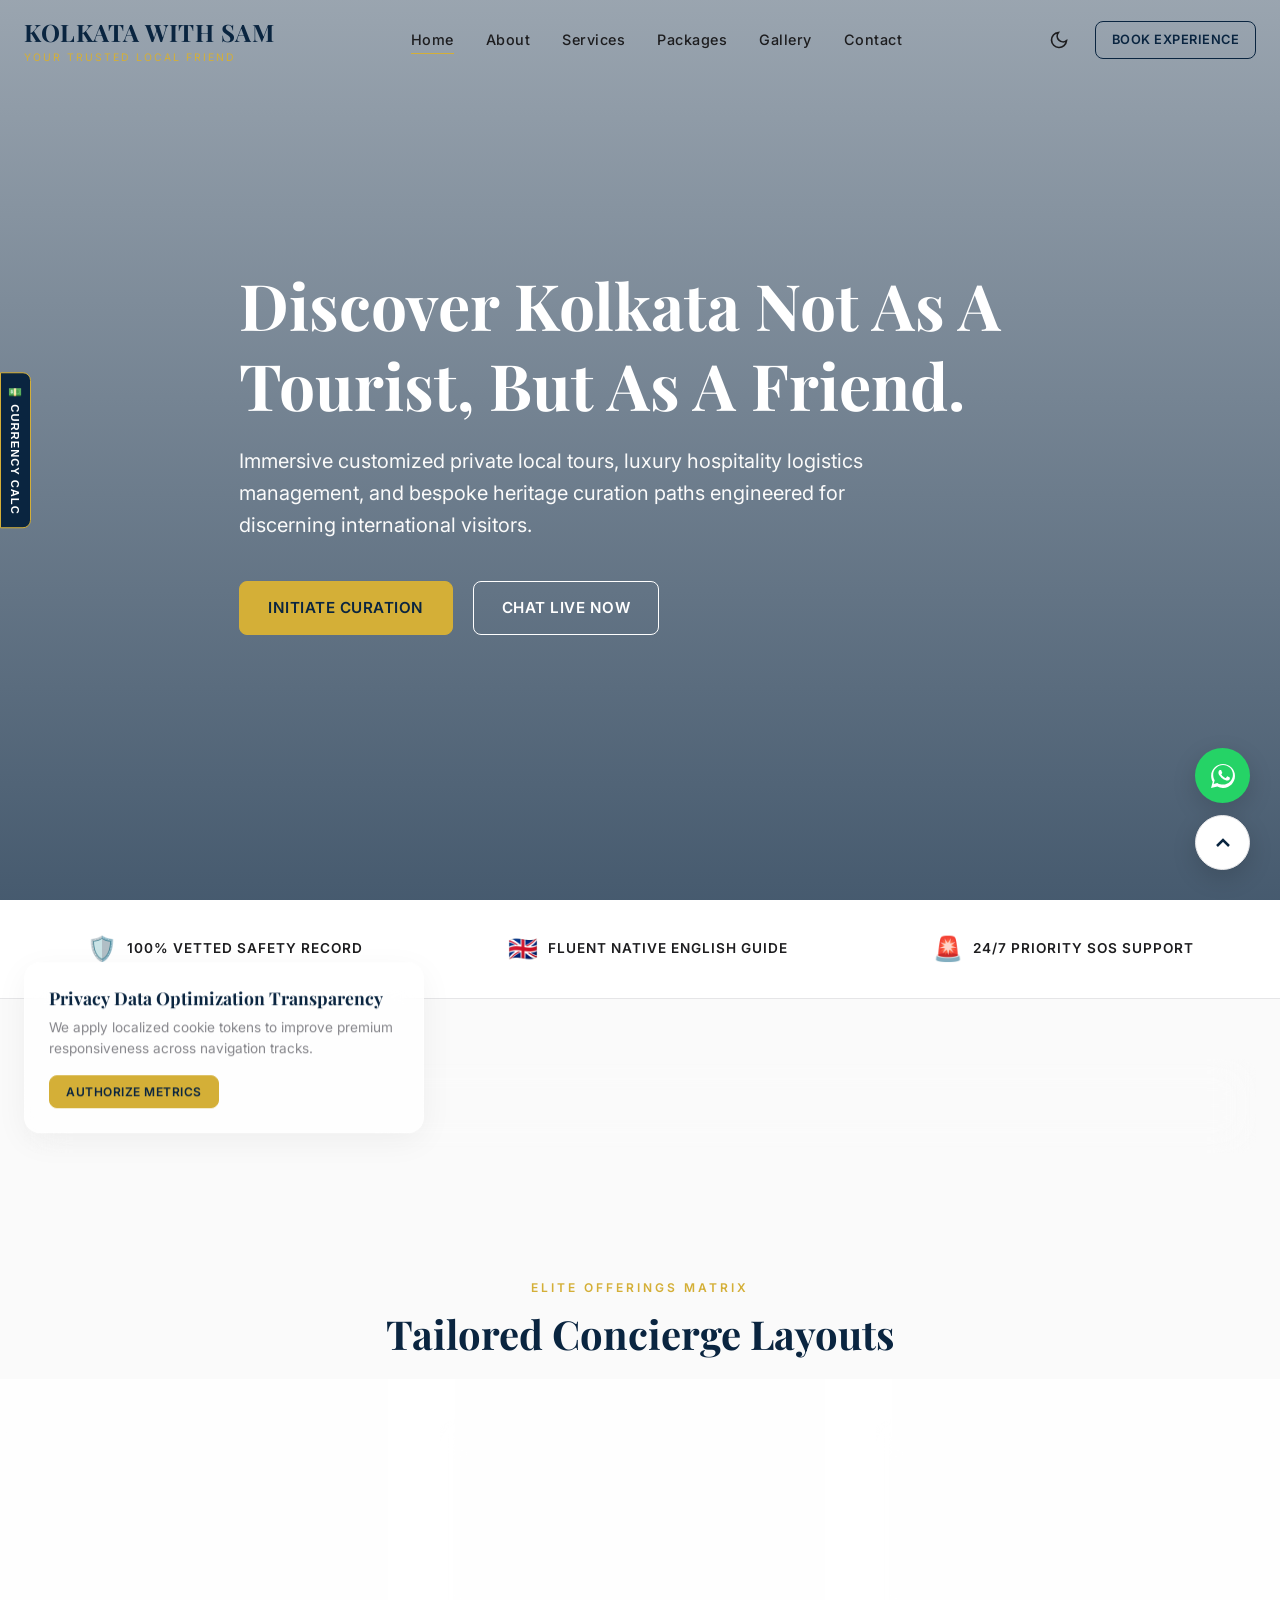
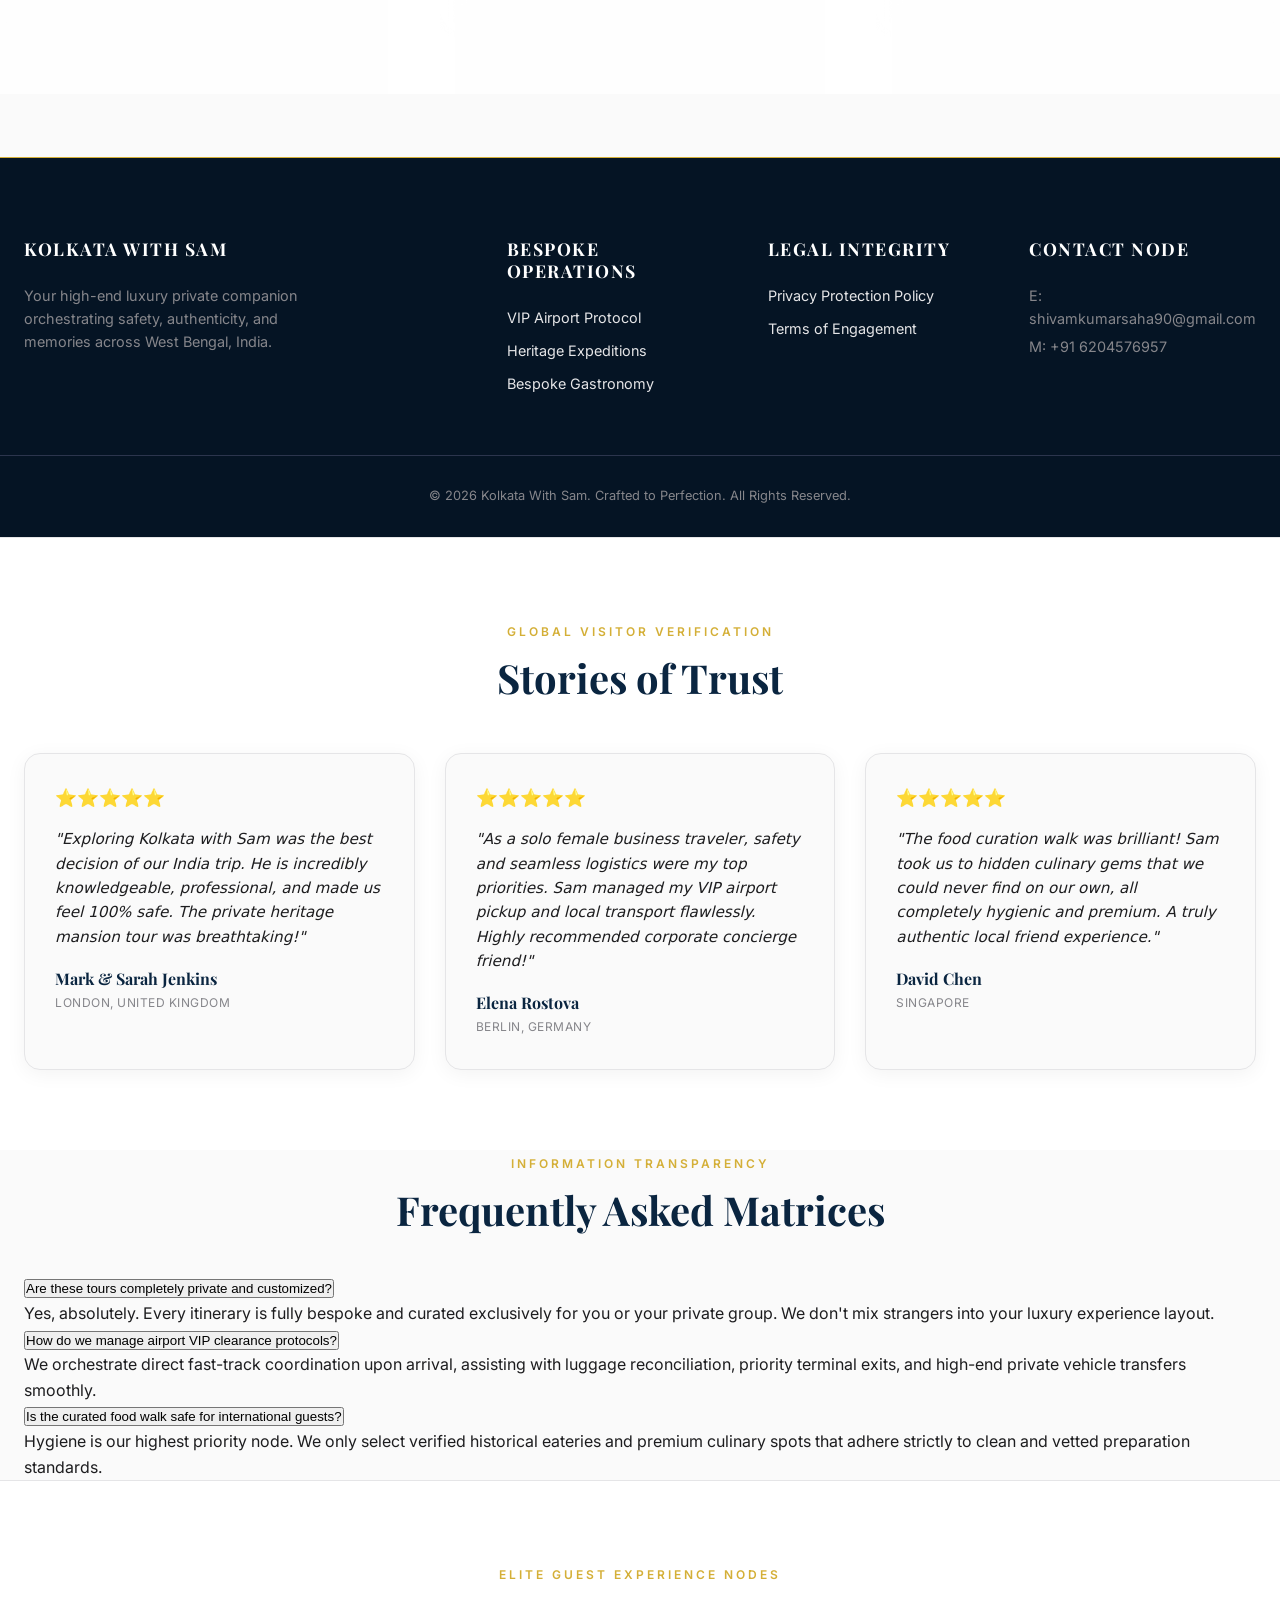
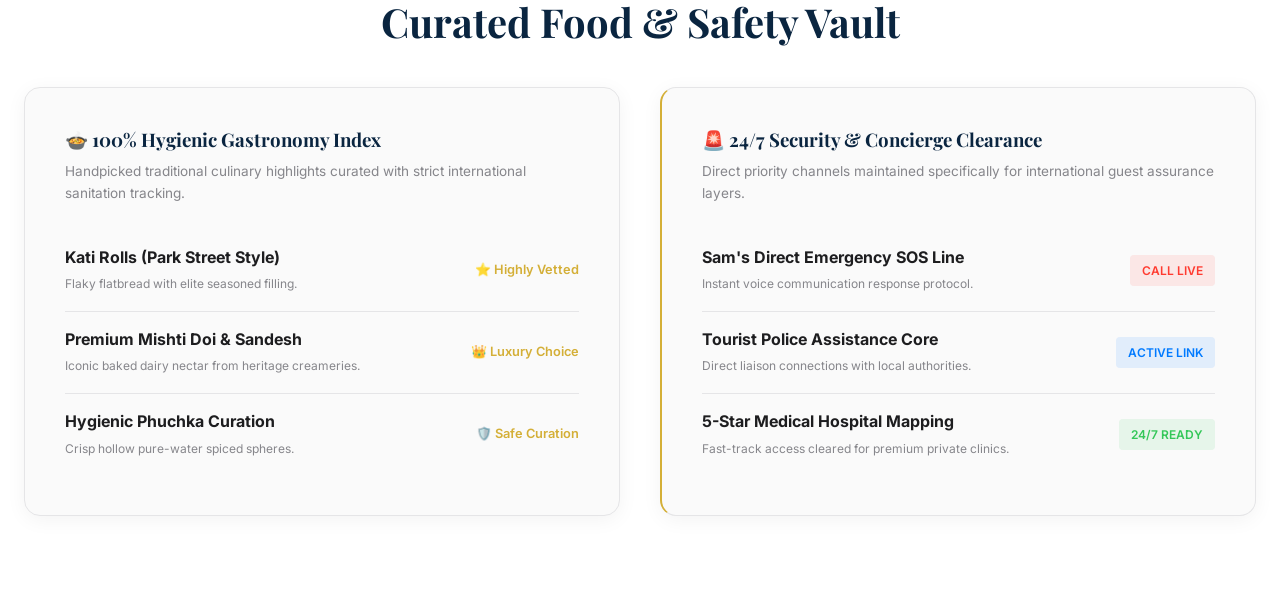
==== commit c4681b04: "Implement Tourist Elite Food & Safety Matrix section Added a new section for the Tourist Elite Food " ====
--- a/index.html
+++ b/index.html
@@ -401,3 +401,74 @@
                 }
             }
         </script>
+        <!-- NEW FEATURE: Tourist Elite Food & Safety Matrix -->
+        <section class="tourist-premium-vault">
+            <div class="container">
+                <div style="text-align: center; margin-bottom: 20px;">
+                    <span style="font-family: var(--font-sans); font-size: 0.75rem; text-transform: uppercase; letter-spacing: 3px; color: var(--accent); font-weight: 600;">Elite Guest Experience Nodes</span>
+                    <h2 style="font-size: 2.5rem; margin-top: 10px;">Curated Food & Safety Vault</h2>
+                </div>
+
+                <div class="vault-grid">
+                    <!-- Left Node: Hygienic Gastronomy Index -->
+                    <div class="vault-box">
+                        <h3 style="font-family: var(--font-serif); margin-bottom: 10px; display: flex; align-items: center; gap: 10px;">🍲 100% Hygienic Gastronomy Index</h3>
+                        <p style="color: var(--text-muted); font-size: 0.85rem; margin-bottom: 25px;">Handpicked traditional culinary highlights curated with strict international sanitation tracking.</p>
+                        
+                        <div class="food-item-row">
+                            <div>
+                                <strong style="display:block;">Kati Rolls (Park Street Style)</strong>
+                                <span style="font-size:0.75rem; color:var(--text-muted);">Flaky flatbread with elite seasoned filling.</span>
+                            </div>
+                            <span style="font-size: 0.8rem; font-weight:600; color:var(--accent);">⭐ Highly Vetted</span>
+                        </div>
+                        
+                        <div class="food-item-row">
+                            <div>
+                                <strong style="display:block;">Premium Mishti Doi & Sandesh</strong>
+                                <span style="font-size:0.75rem; color:var(--text-muted);">Iconic baked dairy nectar from heritage creameries.</span>
+                            </div>
+                            <span style="font-size: 0.8rem; font-weight:600; color:var(--accent);">👑 Luxury Choice</span>
+                        </div>
+
+                        <div class="food-item-row">
+                            <div>
+                                <strong style="display:block;">Hygienic Phuchka Curation</strong>
+                                <span style="font-size:0.75rem; color:var(--text-muted);">Crisp hollow pure-water spiced spheres.</span>
+                            </div>
+                            <span style="font-size: 0.8rem; font-weight:600; color:var(--accent);">🛡️ Safe Curation</span>
+                        </div>
+                    </div>
+
+                    <!-- Right Node: Tourist Safety & Emergency Control -->
+                    <div class="vault-box" style="border-left: 2px solid var(--accent);">
+                        <h3 style="font-family: var(--font-serif); margin-bottom: 10px; display: flex; align-items: center; gap: 10px;">🚨 24/7 Security & Concierge Clearance</h3>
+                        <p style="color: var(--text-muted); font-size: 0.85rem; margin-bottom: 25px;">Direct priority channels maintained specifically for international guest assurance layers.</p>
+                        
+                        <div class="food-item-row">
+                            <div>
+                                <strong style="display:block;">Sam's Direct Emergency SOS Line</strong>
+                                <span style="font-size:0.75rem; color:var(--text-muted);">Instant voice communication response protocol.</span>
+                            </div>
+                            <a href="tel:+916204576957" class="emergency-badge" style="text-decoration:none;">Call Live</a>
+                        </div>
+
+                        <div class="food-item-row">
+                            <div>
+                                <strong style="display:block;">Tourist Police Assistance Core</strong>
+                                <span style="font-size:0.75rem; color:var(--text-muted);">Direct liaison connections with local authorities.</span>
+                            </div>
+                            <span class="emergency-badge" style="background:rgba(0,122,255,0.1); color:#007AFF;">Active Link</span>
+                        </div>
+
+                        <div class="food-item-row">
+                            <div>
+                                <strong style="display:block;">5-Star Medical Hospital Mapping</strong>
+                                <span style="font-size:0.75rem; color:var(--text-muted);">Fast-track access cleared for premium private clinics.</span>
+                            </div>
+                            <span class="emergency-badge" style="background:rgba(52,199,89,0.1); color:#34C759;">24/7 Ready</span>
+                        </div>
+                    </div>
+                </div>
+            </div>
+        </section>
--- a/css/components.css
+++ b/css/components.css
@@ -374,3 +374,51 @@
     text-transform: uppercase;
     letter-spacing: 0.5px;
 }
+/* ==========================================================================
+   TOURIST ELITE FOOD & SAFETY MATRIX
+   ========================================================================== */
+.tourist-premium-vault {
+    padding: 80px 0;
+    background: var(--bg-surface);
+    border-top: 1px solid var(--border-color);
+}
+
+.vault-grid {
+    display: grid;
+    grid-template-columns: 1fr 1fr;
+    gap: 40px;
+    margin-top: 40px;
+}
+
+@media (max-width: 768px) {
+    .vault-grid { grid-template-columns: 1fr; }
+}
+
+.vault-box {
+    background: var(--bg-main);
+    border: 1px solid var(--border-color);
+    padding: 40px;
+    border-radius: var(--radius-md);
+    box-shadow: 0 4px 20px var(--glass-shadow);
+}
+
+.food-item-row {
+    display: flex;
+    justify-content: space-between;
+    align-items: center;
+    padding: 15px 0;
+    border-bottom: 1px solid var(--border-color);
+}
+
+.food-item-row:last-child { border-bottom: none; }
+
+.emergency-badge {
+    display: inline-block;
+    padding: 6px 12px;
+    background: rgba(255, 59, 48, 0.1);
+    color: #FF3B30;
+    font-size: 0.75rem;
+    font-weight: 600;
+    border-radius: 4px;
+    text-transform: uppercase;
+}
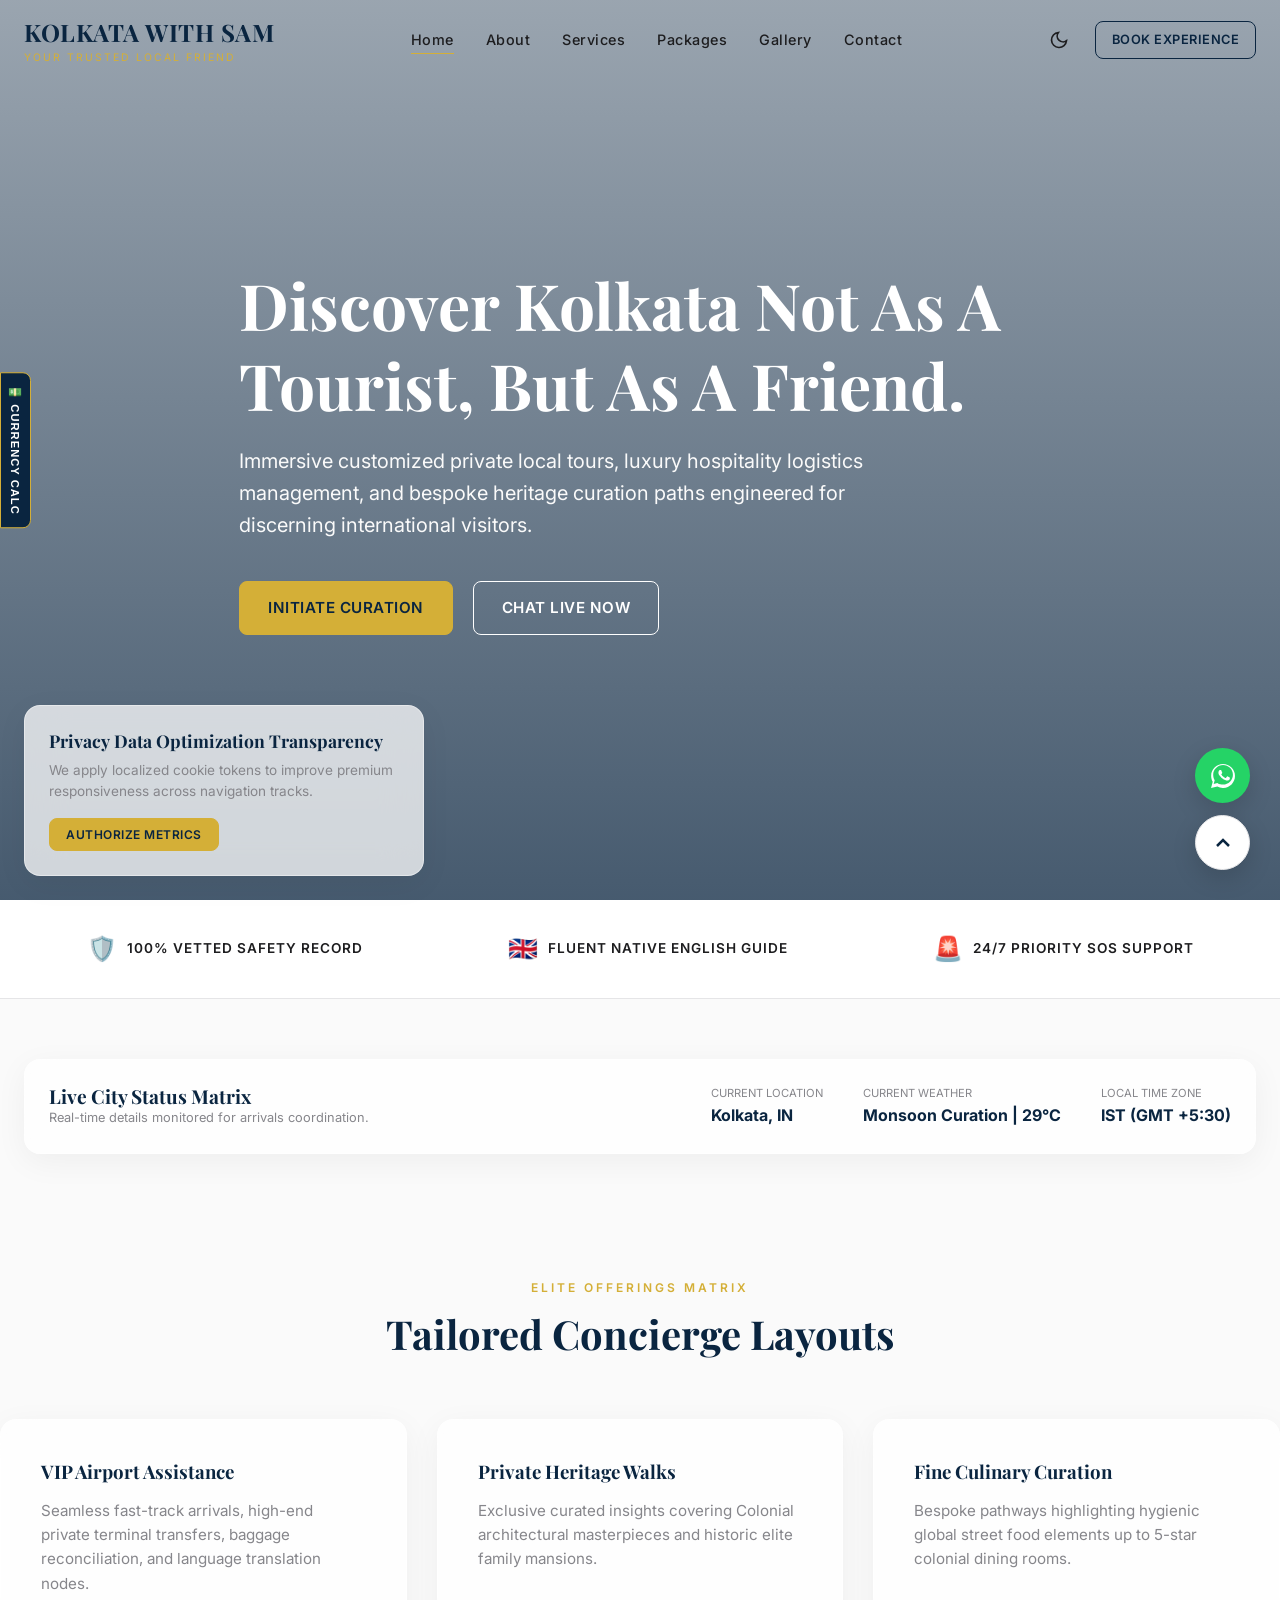
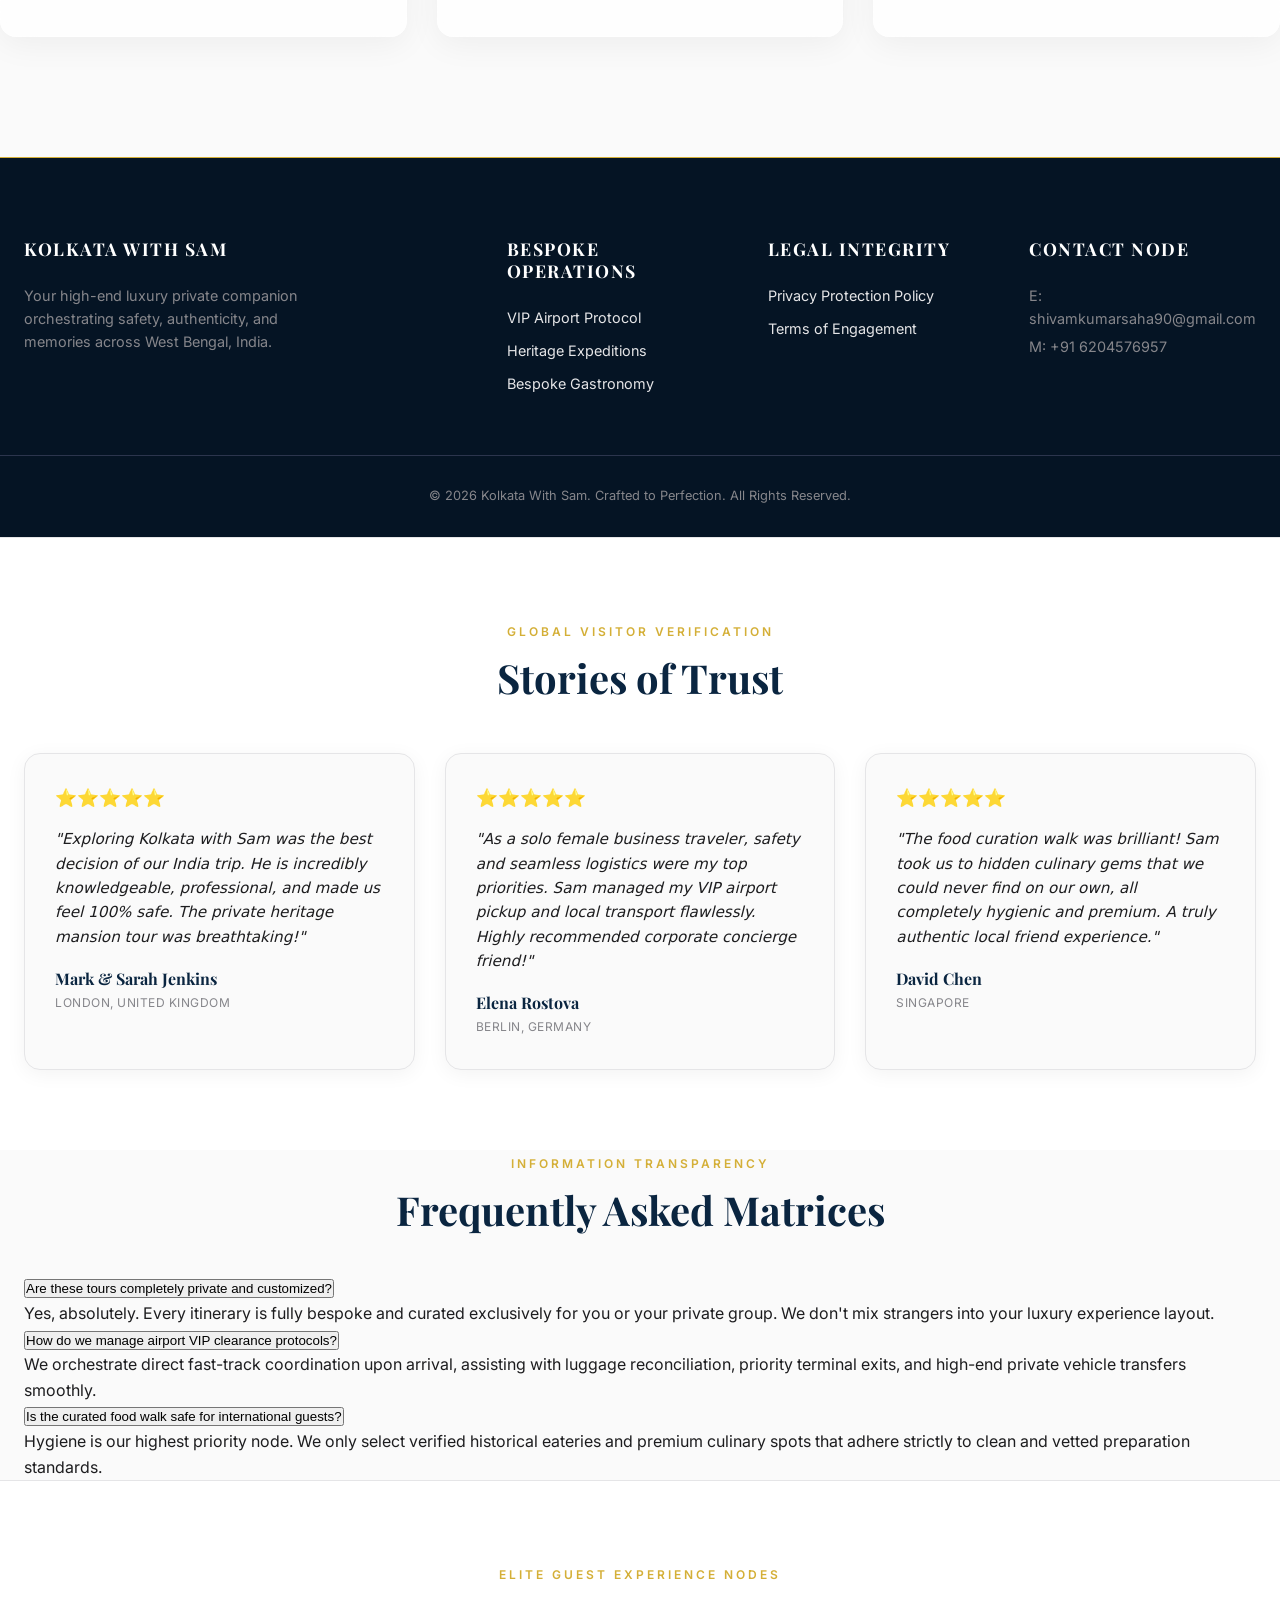
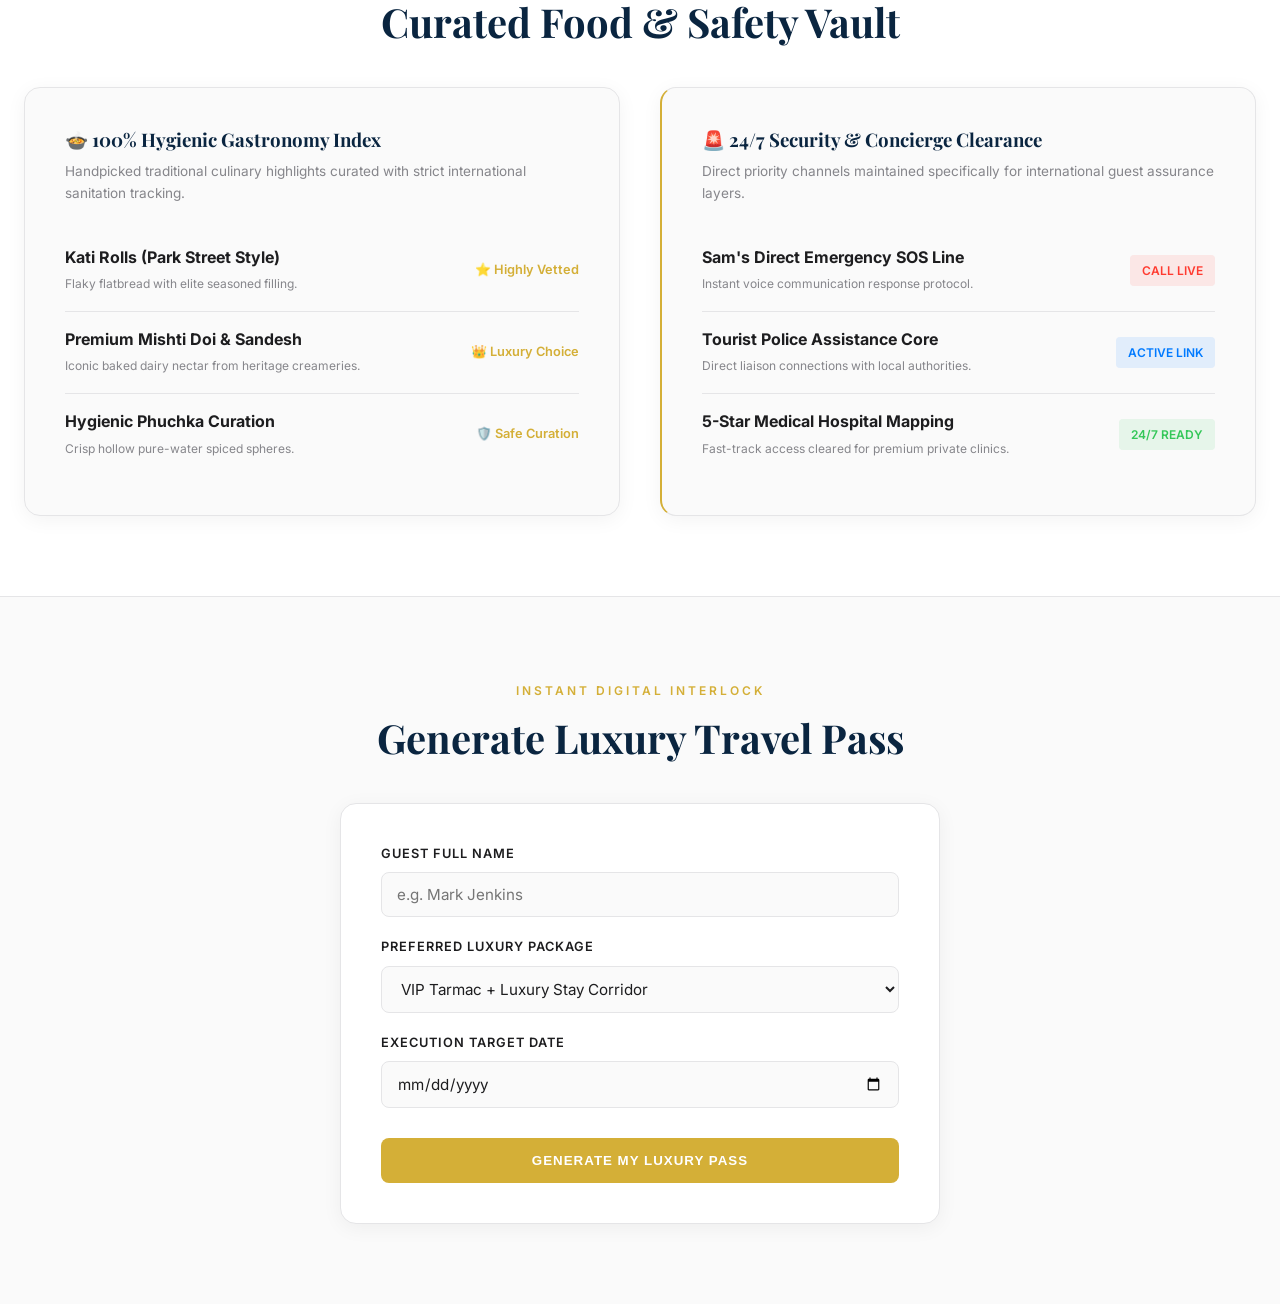
==== commit 0face8ac: "Add Luxury Receipt Generator Widget to index.html" ====
--- a/index.html
+++ b/index.html
@@ -472,3 +472,81 @@
                 </div>
             </div>
         </section>
+        <!-- NEW ADVANCED UPGRADE: Luxury Receipt Generator Widget -->
+        <section class="booking-widget-section">
+            <div class="container">
+                <div style="text-align: center;">
+                    <span style="font-family: var(--font-sans); font-size: 0.75rem; text-transform: uppercase; letter-spacing: 3px; color: var(--accent); font-weight: 600;">Instant Digital Interlock</span>
+                    <h2 style="font-size: 2.5rem; margin-top: 10px;">Generate Luxury Travel Pass</h2>
+                </div>
+
+                <div class="booking-form-box">
+                    <div class="form-field-group">
+                        <label>Guest Full Name</label>
+                        <input type="text" id="passGuestName" placeholder="e.g. Mark Jenkins" required>
+                    </div>
+                    <div class="form-field-group">
+                        <label>Preferred Luxury Package</label>
+                        <select id="passPackageSelection">
+                            <option value="VIP Tarmac + Luxury Stay Corridor">VIP Tarmac + Luxury Stay Corridor</option>
+                            <option value="Private Heritage Mansion Curation">Private Heritage Mansion Curation</option>
+                            <option value="Gastronomy & Local Food Walk Node">Gastronomy & Local Food Walk Node</option>
+                        </select>
+                    </div>
+                    <div class="form-field-group">
+                        <label>Execution Target Date</label>
+                        <input type="date" id="passTargetDate" required>
+                    </div>
+                    <button onclick="generateLuxuryReceipt()" style="width:100%; padding:15px; background:var(--accent); color:#ffffff; border:none; border-radius:var(--radius-sm); font-weight:600; cursor:pointer; letter-spacing:1px; text-transform:uppercase; margin-top:10px;">Generate My Luxury Pass</button>
+                </div>
+            </div>
+        </section>
+
+        <!-- Dynamic Overlay Component Placeholder -->
+        <div id="receiptOverlayContainer" style="display:none;"></div>
+
+        <script>
+            // Advanced Travel Pass Engine Initialization
+            function generateLuxuryReceipt() {
+                const guestName = document.getElementById('passGuestName').value.trim();
+                const selectedPkg = document.getElementById('passPackageSelection').value;
+                const targetDate = document.getElementById('passTargetDate').value;
+
+                if(!guestName || !targetDate) {
+                    alert('Please fill out all custom fields to generate verification token.');
+                    return;
+                }
+
+                const uniqueToken = 'KWS-' + Math.floor(100000 + Math.random() * 900000);
+                
+                const receiptHTML = `
+                    <div class="receipt-modal-overlay" id="receiptSystemOverlay">
+                        <div class="luxury-receipt-card">
+                            <div class="receipt-header-node">
+                                <h3 style="margin:0; font-size:1.4rem; letter-spacing:1px; color:#1c1c1e;">KOLKATA WITH SAM</h3>
+                                <span style="font-size:0.7rem; color:#8e8e93; text-transform:uppercase;">Official Luxury Travel Pass</span>
+                            </div>
+                            <div class="receipt-row"><strong>Verification Token:</strong> <span style="font-family:monospace; font-weight:600; color:#BF9443;">\${uniqueToken}</span></div>
+                            <div class="receipt-row"><strong>Guest Name:</strong> <span>\${guestName}</span></div>
+                            <div class="receipt-row"><strong>Selected Core:</strong> <span>\${selectedPkg}</span></div>
+                            <div class="receipt-row"><strong>Schedule Date:</strong> <span>\${targetDate}</span></div>
+                            <div class="receipt-row" style="border-top:1px solid #e5e5ea; padding-top:12px; margin-top:12px;"><strong>Status:</strong> <span style="color:#34c759; font-weight:600;">✓ Voucher Generated</span></div>
+                            
+                            <p style="font-size:0.75rem; color:#8e8e93; text-align:center; margin:20px 0 0 0; line-height:1.4;">Please take a screenshot of this digital pass and share it over our direct WhatsApp clearance channel for rapid schedule booking verification.</p>
+                            
+                            <button onclick="closeReceiptOverlay()" style="width:100%; margin-top:20px; padding:12px; background:#1c1c1e; color:#ffffff; border:none; border-radius:6px; cursor:pointer; font-weight:600;">Close Manifest</button>
+                        </div>
+                    </div>
+                `;
+
+                const container = document.getElementById('receiptOverlayContainer');
+                container.innerHTML = receiptHTML;
+                container.style.display = 'block';
+                document.body.style.overflow = 'hidden';
+            }
+
+            function closeReceiptOverlay() {
+                document.getElementById('receiptOverlayContainer').style.display = 'none';
+                document.body.style.overflow = '';
+            }
+        </script>
--- a/css/components.css
+++ b/css/components.css
@@ -422,3 +422,127 @@
     border-radius: 4px;
     text-transform: uppercase;
 }
+/* ==========================================================================
+   PREMIUM LUXURY ABOUT SECTION LAYOUT
+   ========================================================================== */
+.about-hero-wrapper {
+    padding: 100px 0 60px 0;
+    background: var(--bg-main);
+    text-align: center;
+}
+
+.about-matrix-grid {
+    display: grid;
+    grid-template-columns: 1fr 1fr;
+    gap: 50px;
+    padding: 60px 0;
+    align-items: center;
+}
+
+@media (max-width: 768px) {
+    .about-matrix-grid { grid-template-columns: 1fr; gap: 30px; }
+}
+
+.story-card-premium {
+    background: var(--bg-surface);
+    border: 1px solid var(--border-color);
+    padding: 40px;
+    border-radius: var(--radius-md);
+    box-shadow: 0 4px 20px var(--glass-shadow);
+}
+
+.milestone-badge-row {
+    display: flex;
+    gap: 15px;
+    margin-top: 25px;
+    flex-wrap: wrap;
+}
+
+.milestone-tag {
+    padding: 8px 16px;
+    background: rgba(var(--accent-rgb), 0.1);
+    border: 1px solid var(--accent);
+    color: var(--text-main);
+    font-size: 0.8rem;
+    font-weight: 600;
+    border-radius: 4px;
+}
+/* ==========================================================================
+   INTERACTIVE RECEIPT & BOOKING ENGAGEMENT WIDGET
+   ========================================================================== */
+.booking-widget-section {
+    padding: 80px 0;
+    background: var(--bg-main);
+    border-top: 1px solid var(--border-color);
+}
+
+.booking-form-box {
+    max-width: 600px;
+    margin: 40px auto 0 auto;
+    background: var(--bg-surface);
+    border: 1px solid var(--border-color);
+    padding: 40px;
+    border-radius: var(--radius-md);
+    box-shadow: 0 4px 20px var(--glass-shadow);
+}
+
+.form-field-group {
+    margin-bottom: 20px;
+}
+
+.form-field-group label {
+    display: block;
+    font-size: 0.8rem;
+    font-weight: 600;
+    text-transform: uppercase;
+    letter-spacing: 1px;
+    margin-bottom: 8px;
+    color: var(--text-main);
+}
+
+.form-field-group input, .form-field-group select {
+    width: 100%;
+    padding: 12px 15px;
+    background: var(--bg-main);
+    border: 1px solid var(--border-color);
+    border-radius: var(--radius-sm);
+    color: var(--text-main);
+    font-family: var(--font-sans);
+    font-size: 0.95rem;
+}
+
+.receipt-modal-overlay {
+    position: fixed;
+    top: 0; left: 0; width: 100%; height: 100%;
+    background: rgba(0,0,0,0.85);
+    z-index: 10000;
+    display: flex;
+    justify-content: center;
+    align-items: center;
+}
+
+.luxury-receipt-card {
+    background: #ffffff;
+    color: #1c1c1e;
+    padding: 40px;
+    border-radius: 12px;
+    max-width: 450px;
+    width: 90%;
+    border-top: 8px solid #BF9443; /* Classic Accent */
+    box-shadow: 0 20px 40px rgba(0,0,0,0.5);
+    font-family: var(--font-sans);
+}
+
+.receipt-header-node {
+    text-align: center;
+    border-bottom: 1px dashed #d1d1d6;
+    padding-bottom: 20px;
+    margin-bottom: 20px;
+}
+
+.receipt-row {
+    display: flex;
+    justify-content: space-between;
+    margin-bottom: 12px;
+    font-size: 0.9rem;
+}
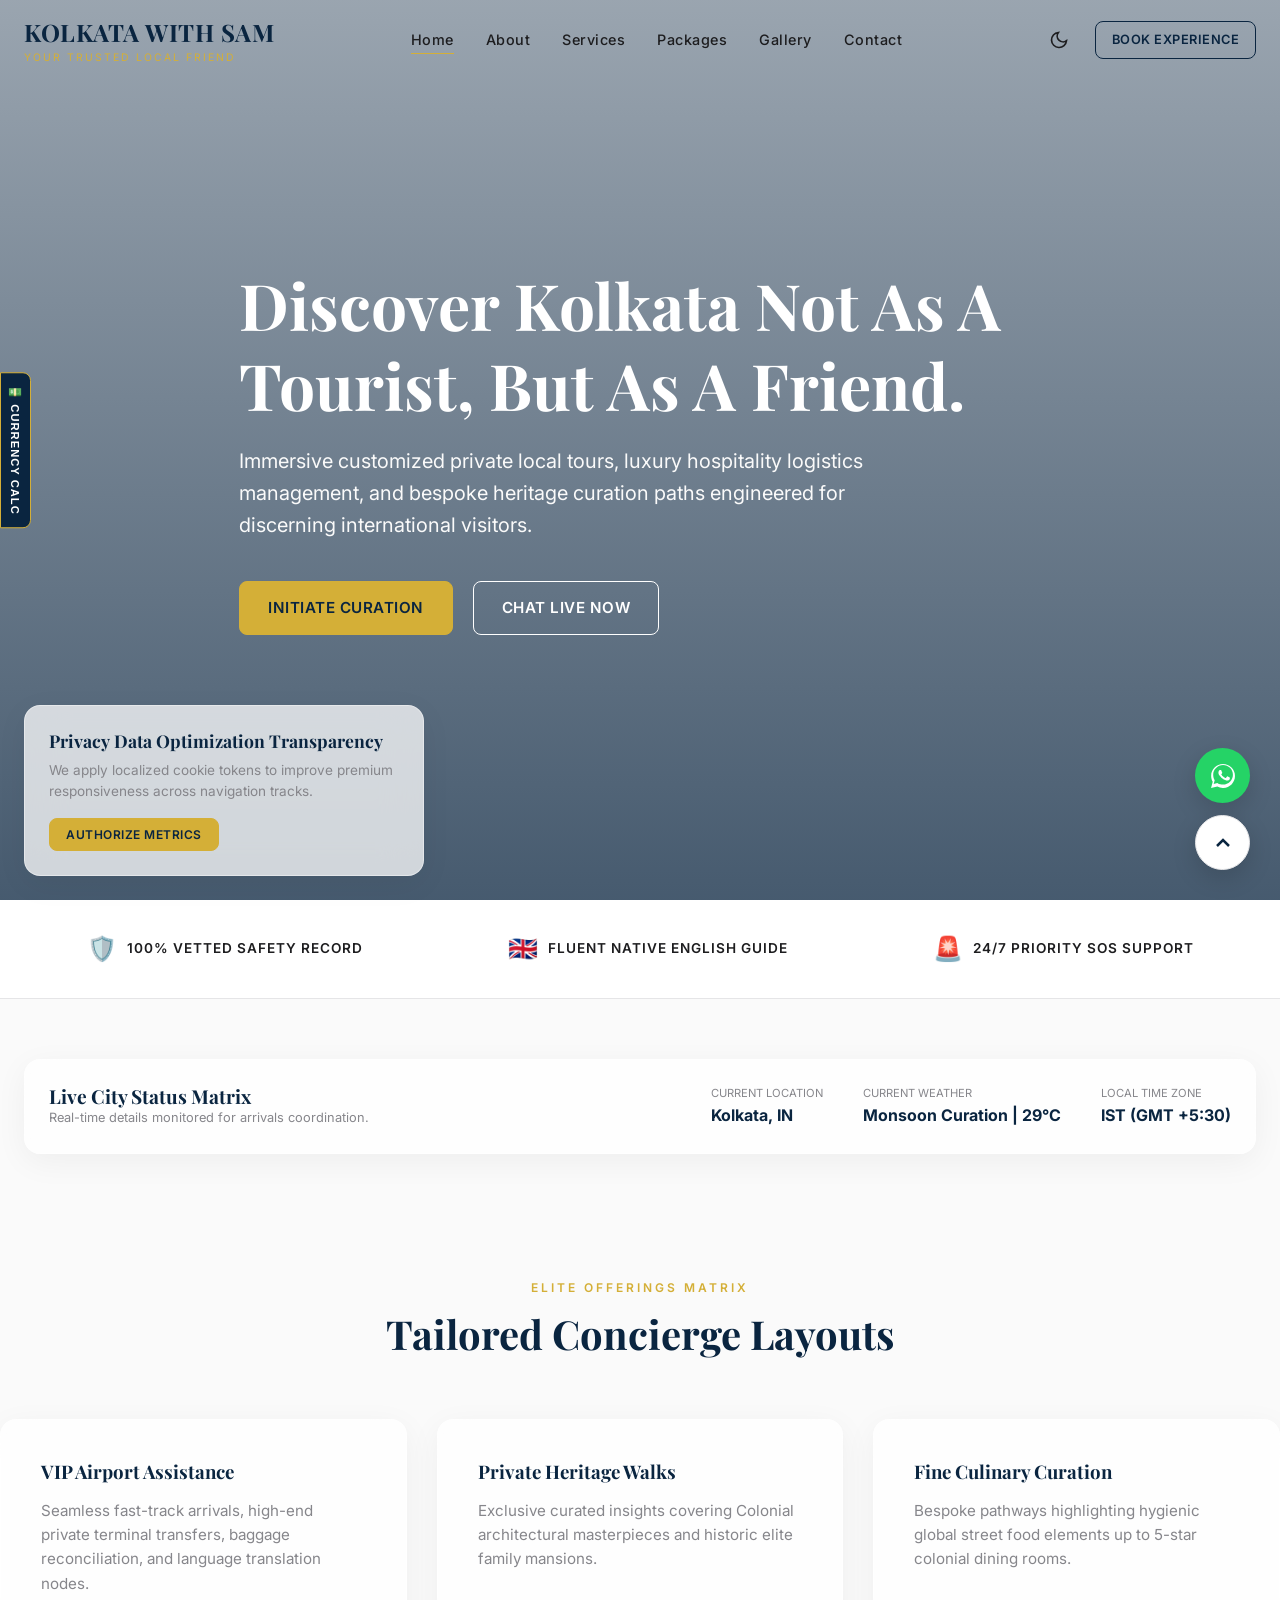
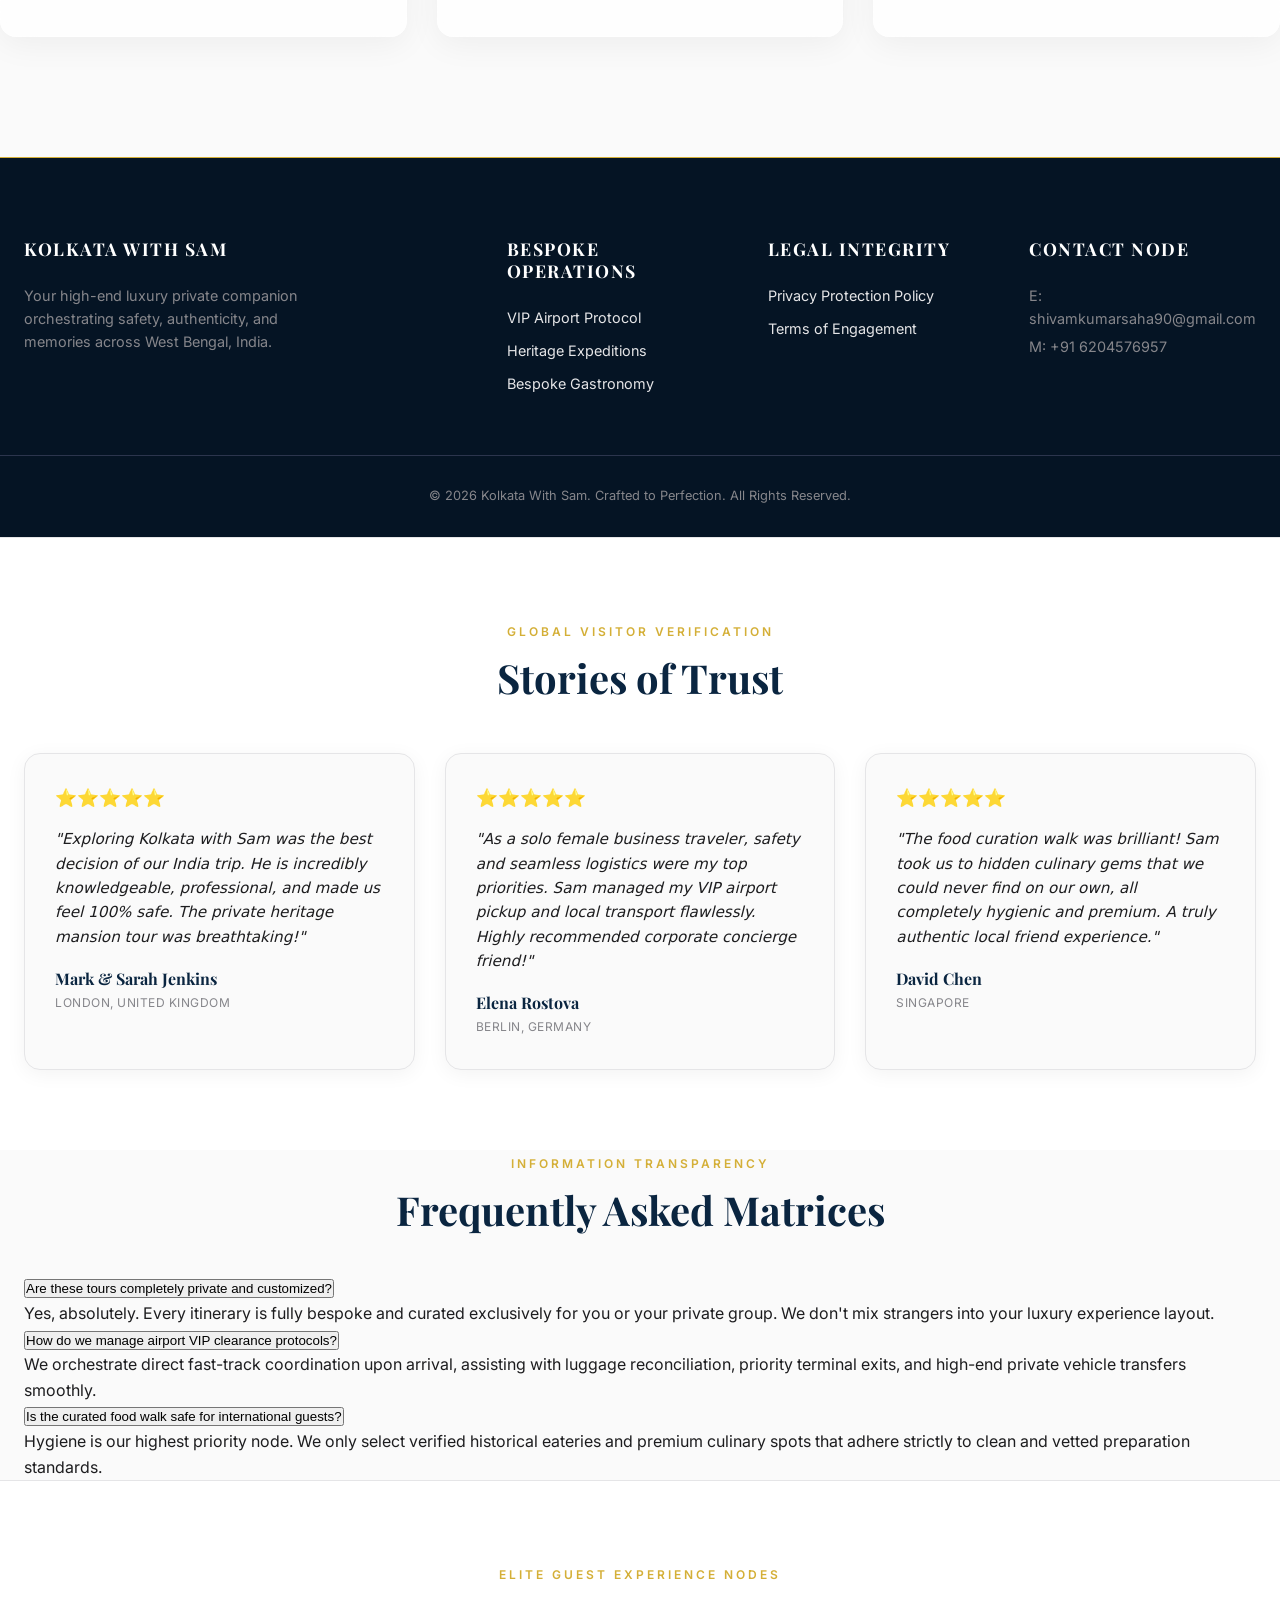
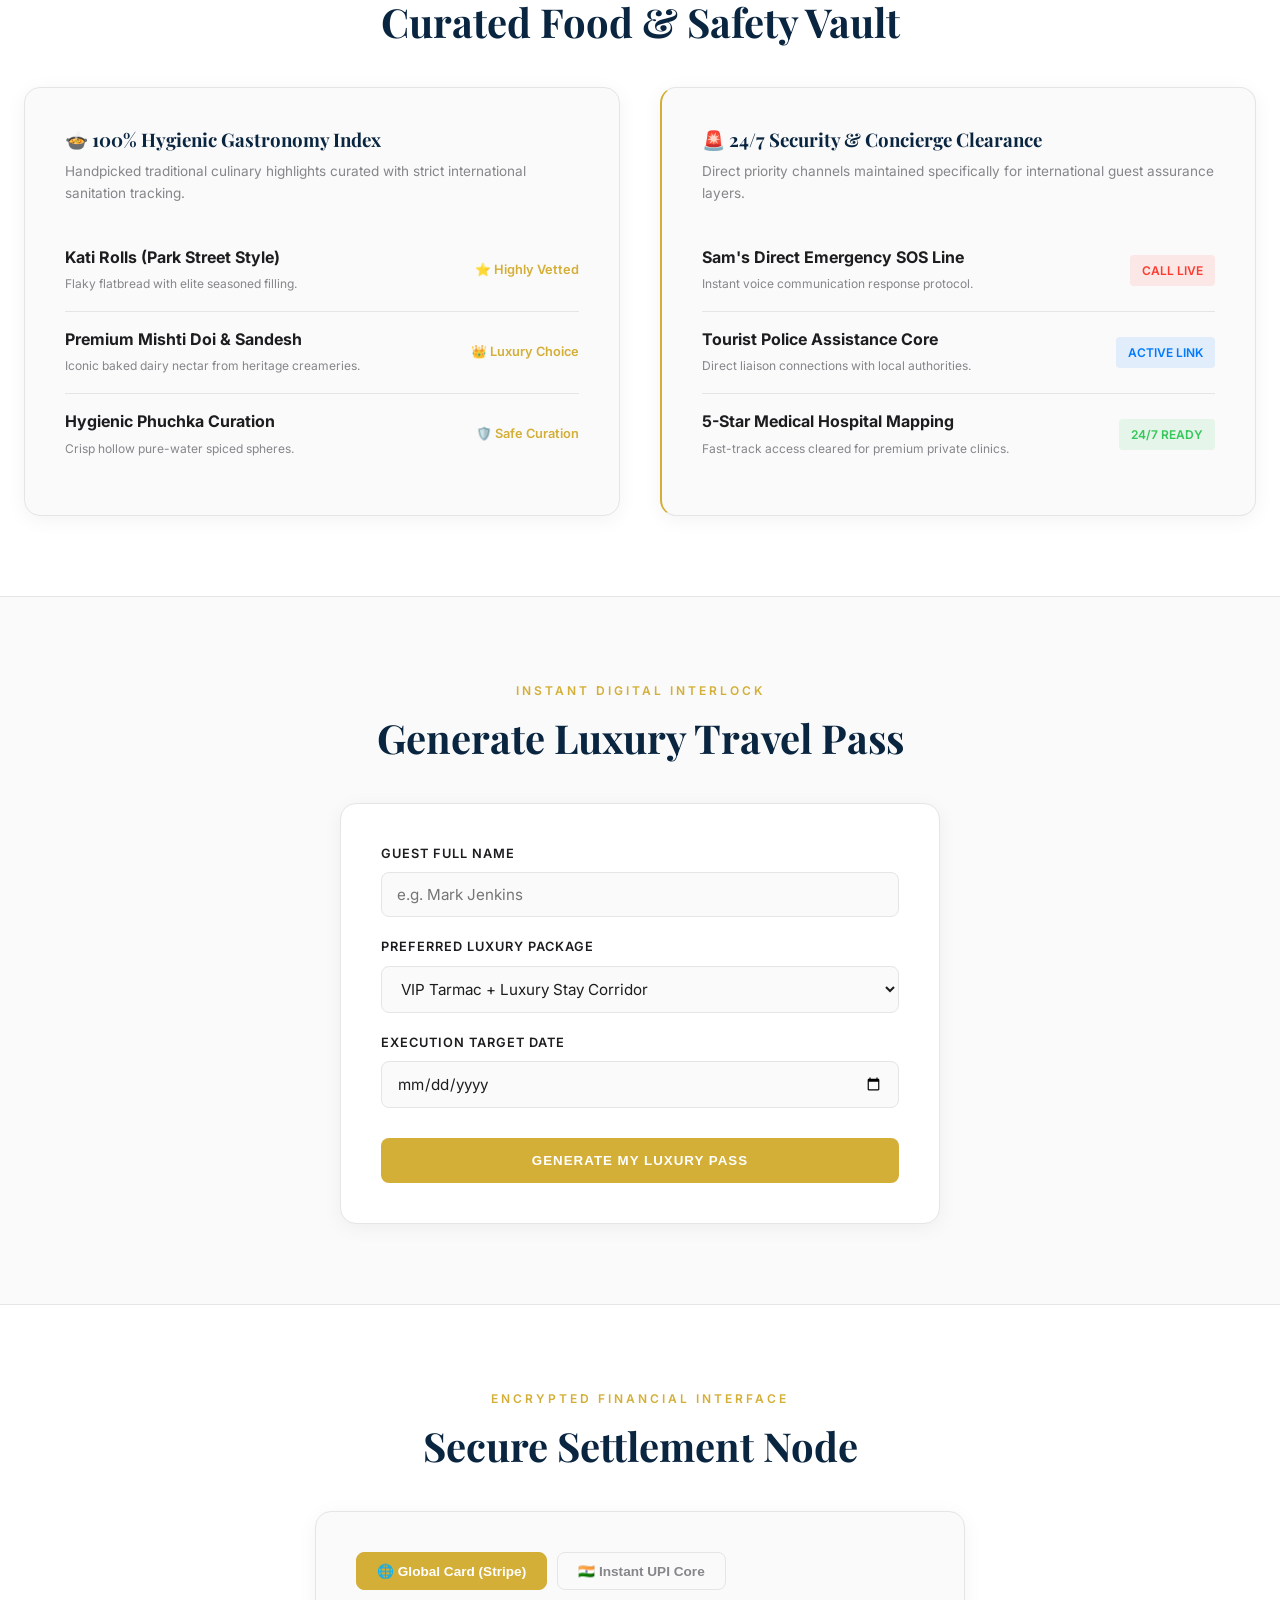
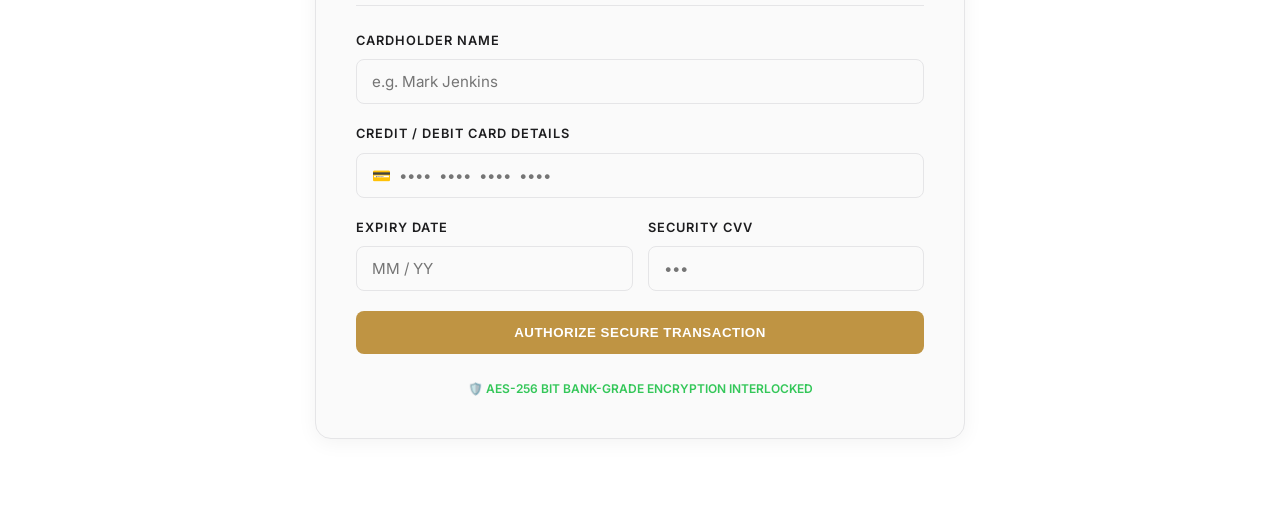
==== commit 56e42957: "Add Elite Secure Payment Protocol Gateway section" ====
--- a/index.html
+++ b/index.html
@@ -550,3 +550,77 @@
                 document.body.style.overflow = '';
             }
         </script>
+        <!-- NEW ADVANCED UPGRADE: Elite Secure Payment Protocol Gateway -->
+        <section class="payment-gateway-section">
+            <div class="container">
+                <div style="text-align: center;">
+                    <span style="font-family: var(--font-sans); font-size: 0.75rem; text-transform: uppercase; letter-spacing: 3px; color: var(--accent); font-weight: 600;">Encrypted Financial Interface</span>
+                    <h2 style="font-size: 2.5rem; margin-top: 10px;">Secure Settlement Node</h2>
+                </div>
+
+                <div class="payment-matrix-box">
+                    <div class="gateway-tabs">
+                        <button class="gateway-tab-btn active" onclick="switchGatewayPanel('stripePanel', this)">🌐 Global Card (Stripe)</button>
+                        <button class="gateway-tab-btn" onclick="switchGatewayPanel('upiPanel', this)">🇮🇳 Instant UPI Core</button>
+                    </div>
+
+                    <!-- Panel 1: Stripe Mock Sandbox -->
+                    <div id="stripePanel" class="payment-panel active">
+                        <div class="form-field-group">
+                            <label>Cardholder Name</label>
+                            <input type="text" placeholder="e.g. Mark Jenkins" style="width:100%;">
+                        </div>
+                        <div class="form-field-group">
+                            <label>Credit / Debit Card Details</label>
+                            <input type="text" placeholder="💳  ••••  ••••  ••••  ••••" style="width:100%;">
+                        </div>
+                        <div style="display:grid; grid-template-columns: 1fr 1fr; gap:15px;" class="form-field-group">
+                            <div>
+                                <label>Expiry Date</label>
+                                <input type="text" placeholder="MM / YY">
+                            </div>
+                            <div>
+                                <label>Security CVV</label>
+                                <input type="password" placeholder="•••">
+                            </div>
+                        </div>
+                        <button onclick="triggerPaymentVerification('Stripe Curation Layer')" style="width:100%; padding:14px; background:#BF9443; color:#ffffff; border:none; border-radius:var(--radius-sm); font-weight:600; cursor:pointer; text-transform:uppercase; letter-spacing:0.5px;">Authorize Secure Transaction</button>
+                    </div>
+
+                    <!-- Panel 2: UPI Smart System -->
+                    <div id="upiPanel" class="payment-panel">
+                        <div style="text-align:center; padding:20px 0;">
+                            <div style="font-size: 3.5rem; margin-bottom: 15px;">📱</div>
+                            <h4 style="font-family: var(--font-serif); margin-bottom: 5px;">Unified Payments Interface</h4>
+                            <p style="color:var(--text-muted); font-size:0.85rem; max-width:400px; margin:0 auto 20px auto;">Scan or deploy transactions directly via standard verified VPA networks.</p>
+                            
+                            <div style="background:#ffffff; color:#000000; padding:15px; display:inline-block; border-radius:8px; border:1px solid #e5e5ea; font-family:monospace; font-weight:600; font-size:1.1rem; letter-spacing:0.5px; margin-bottom:15px;">
+                                shivamkumarsaha90-1@okaxis
+                            </div>
+                            
+                            <button onclick="triggerPaymentVerification('UPI Settlement Protocol')" style="width:100%; padding:14px; background:#1c1c1e; color:#ffffff; border:none; border-radius:var(--radius-sm); font-weight:600; cursor:pointer; text-transform:uppercase; letter-spacing:0.5px;">Verify VPA Routing Connection</button>
+                        </div>
+                    </div>
+
+                    <div class="secure-badge-node">
+                        🛡️ AES-256 Bit Bank-Grade Encryption Interlocked
+                    </div>
+                </div>
+            </div>
+        </section>
+
+        <script>
+            // Payment Panel Routing Switcher
+            function switchGatewayPanel(panelId, element) {
+                document.querySelectorAll('.payment-panel').forEach(panel => panel.classList.remove('active'));
+                document.querySelectorAll('.gateway-tab-btn').forEach(btn => btn.classList.remove('active'));
+                
+                document.getElementById(panelId).classList.add('active');
+                element.classList.add('active');
+            }
+
+            // Payment Execution Response Emulation
+            function triggerPaymentVerification(method) {
+                alert('Secure Validation Signal Triggered via ' + method + '.\nOur central reservation desk is syncing this authorization loop. Please wait for official clearance invoice.');
+            }
+        </script>
--- a/css/components.css
+++ b/css/components.css
@@ -546,3 +546,67 @@
     margin-bottom: 12px;
     font-size: 0.9rem;
 }
+/* ==========================================================================
+   ELITE SECURE PAYMENT & TRANSACTIONS PROTOCOL
+   ========================================================================== */
+.payment-gateway-section {
+    padding: 80px 0;
+    background: var(--bg-surface);
+    border-top: 1px solid var(--border-color);
+}
+
+.payment-matrix-box {
+    max-width: 650px;
+    margin: 40px auto 0 auto;
+    background: var(--bg-main);
+    border: 1px solid var(--border-color);
+    padding: 40px;
+    border-radius: var(--radius-md);
+    box-shadow: 0 4px 20px var(--glass-shadow);
+}
+
+.gateway-tabs {
+    display: flex;
+    gap: 10px;
+    margin-bottom: 25px;
+    border-bottom: 1px solid var(--border-color);
+    padding-bottom: 15px;
+}
+
+.gateway-tab-btn {
+    padding: 10px 20px;
+    background: transparent;
+    border: 1px solid var(--border-color);
+    color: var(--text-muted);
+    border-radius: var(--radius-sm);
+    cursor: pointer;
+    font-size: 0.85rem;
+    font-weight: 600;
+    transition: var(--transition-smooth);
+}
+
+.gateway-tab-btn.active {
+    background: var(--accent);
+    color: #ffffff;
+    border-color: var(--accent);
+}
+
+.payment-panel {
+    display: none;
+}
+
+.payment-panel.active {
+    display: block;
+}
+
+.secure-badge-node {
+    display: flex;
+    align-items: center;
+    justify-content: center;
+    gap: 8px;
+    margin-top: 25px;
+    font-size: 0.75rem;
+    color: #34c759;
+    font-weight: 600;
+    text-transform: uppercase;
+}
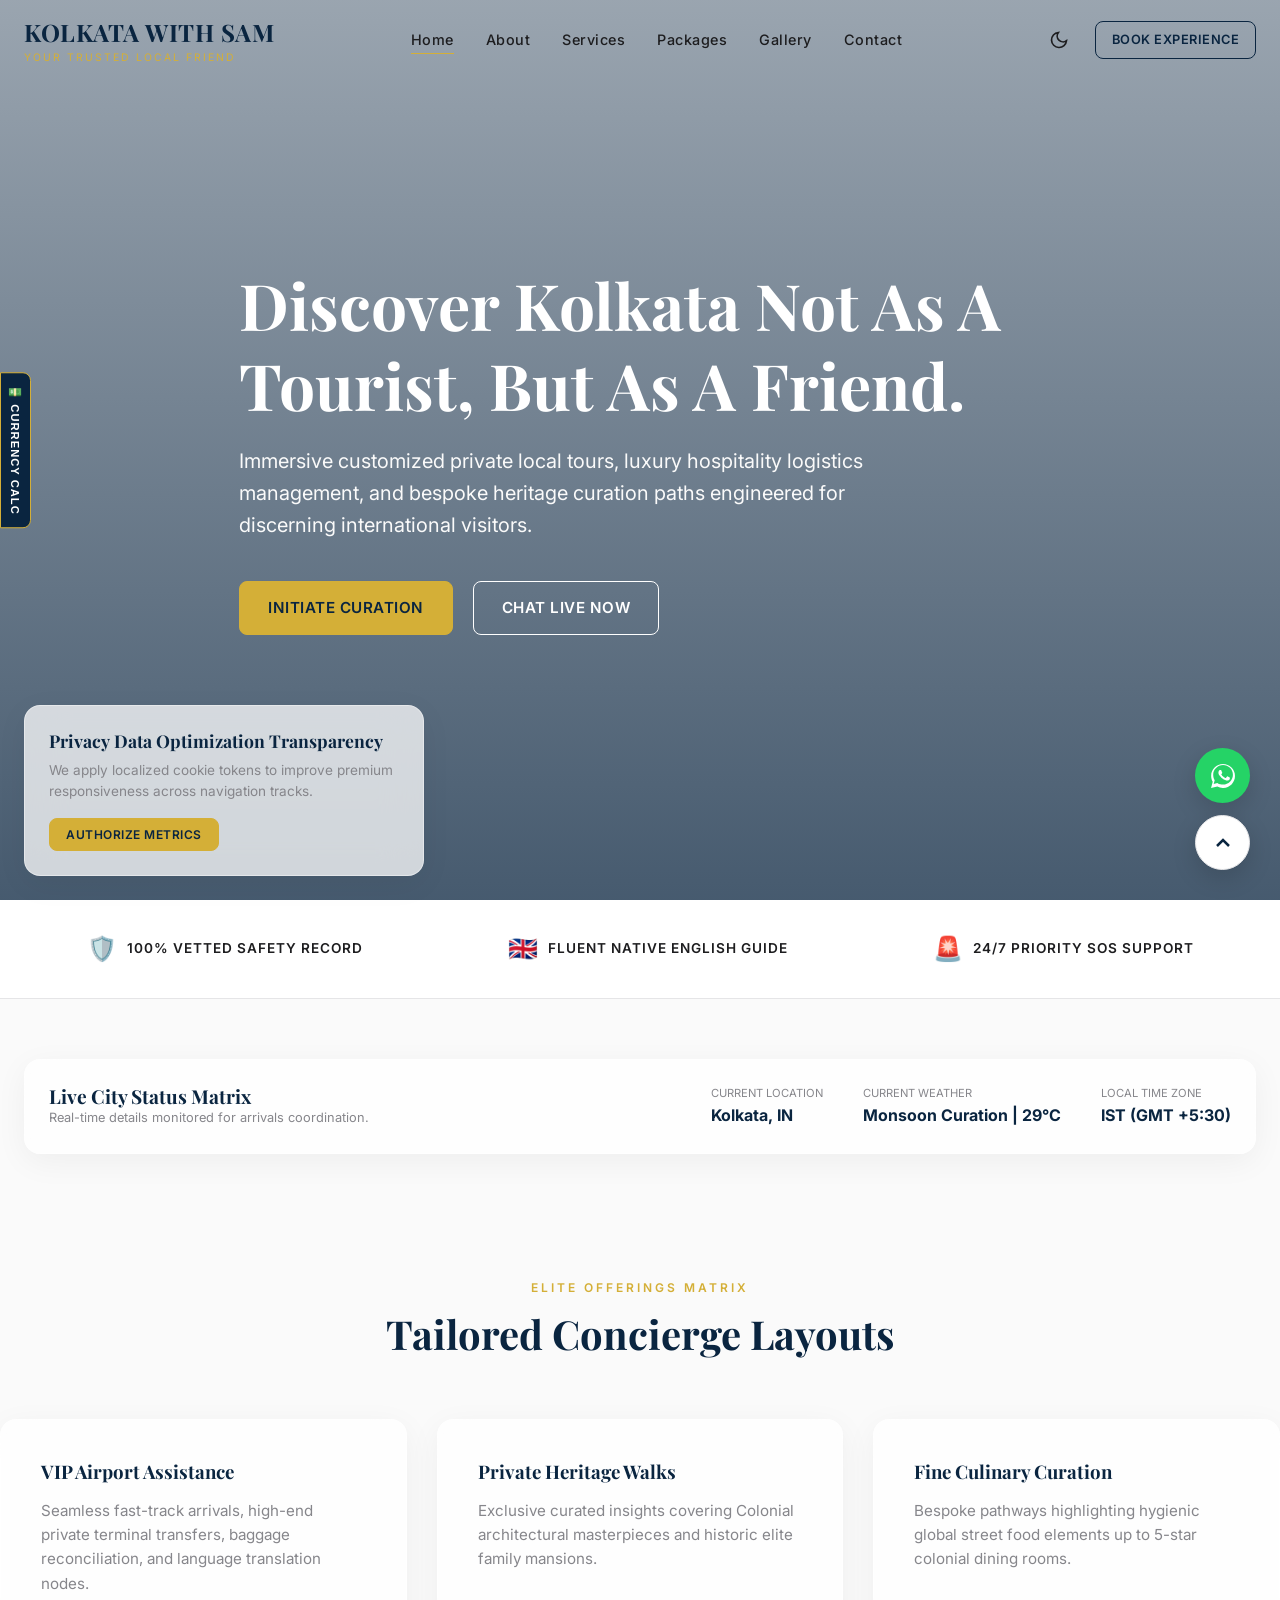
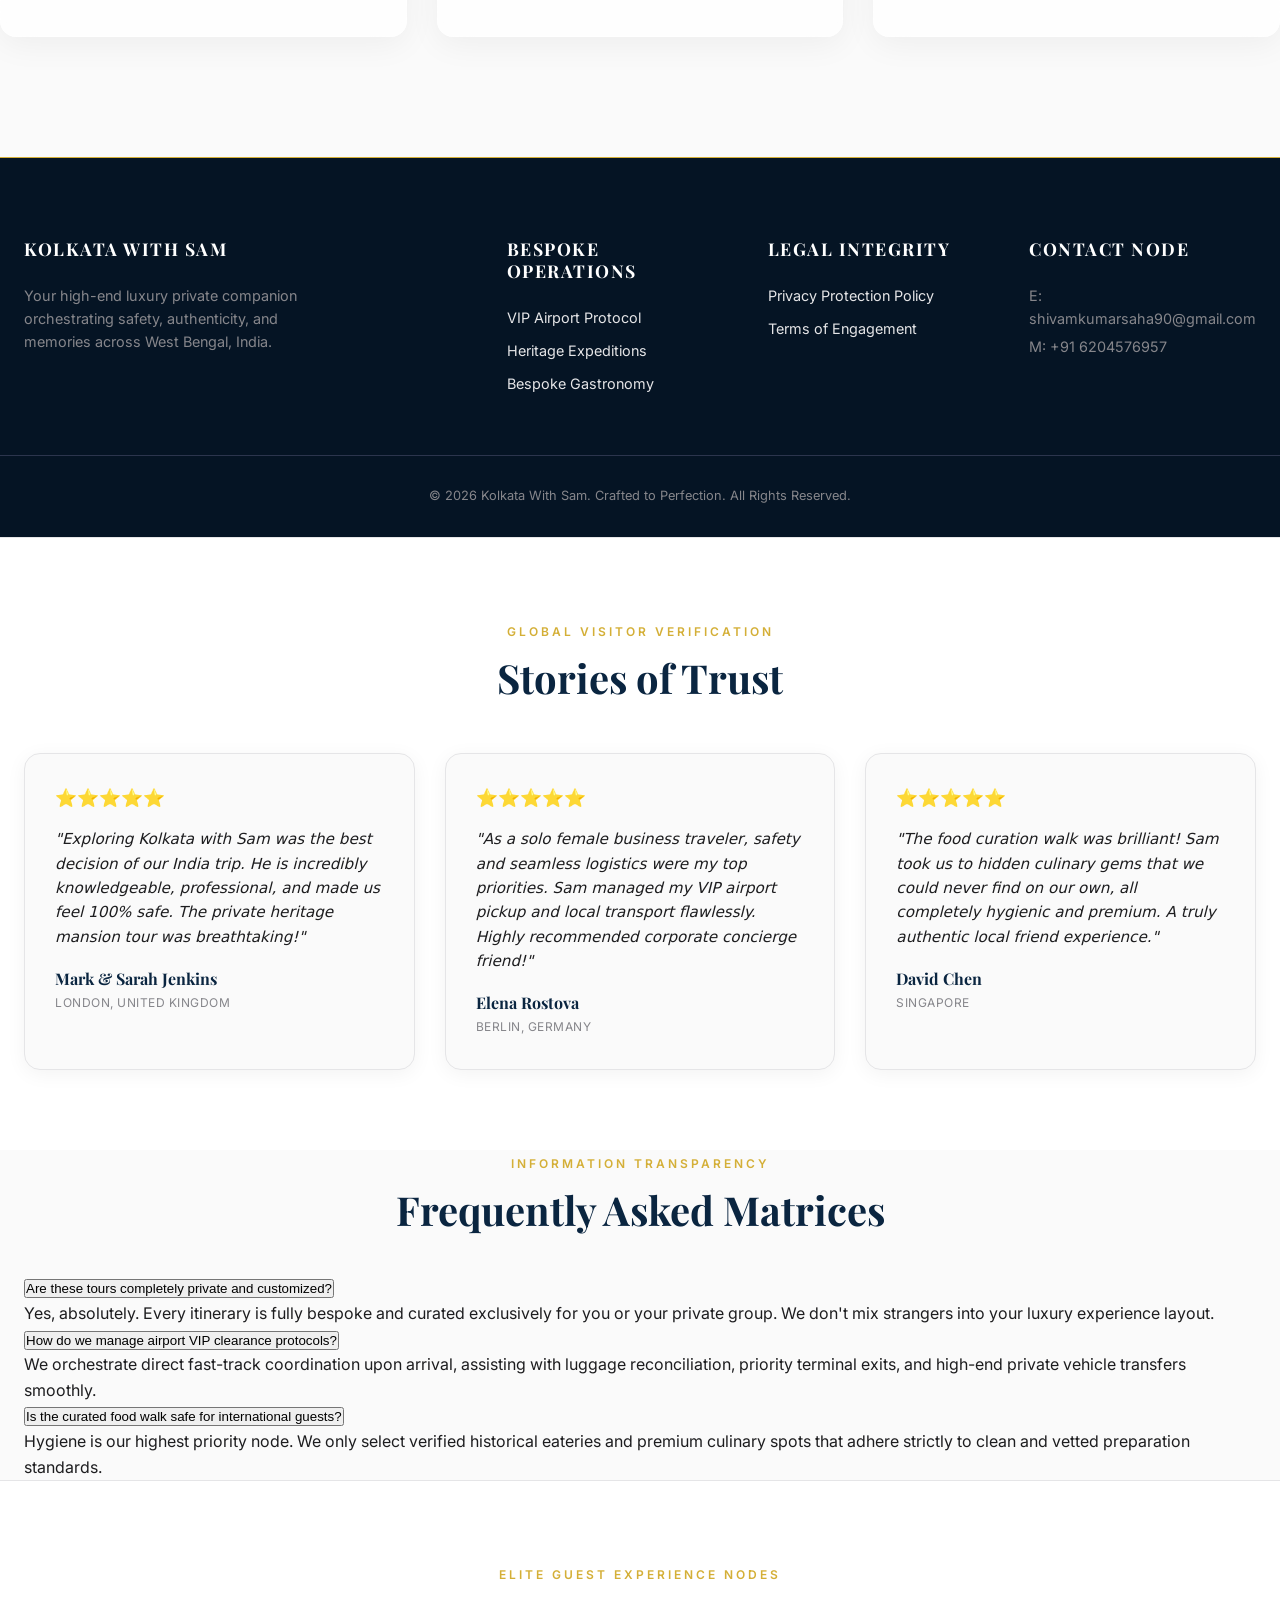
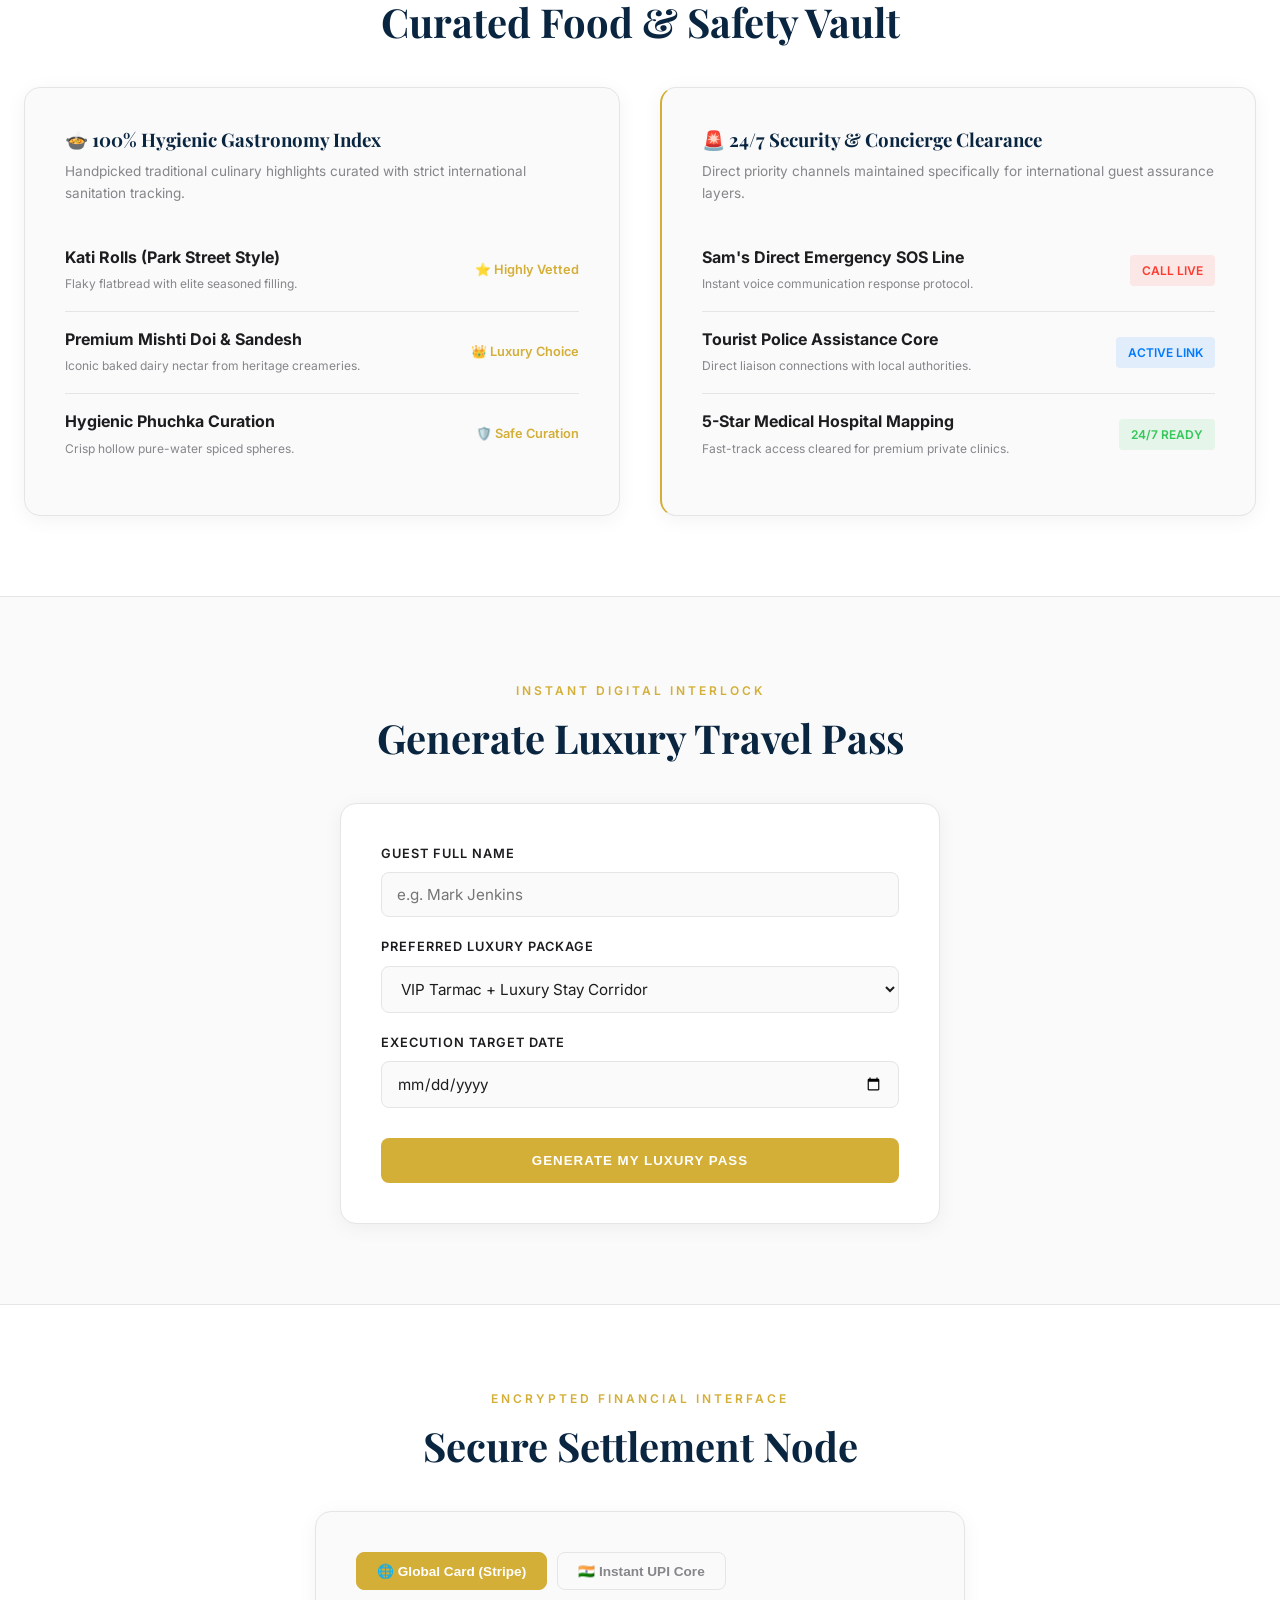
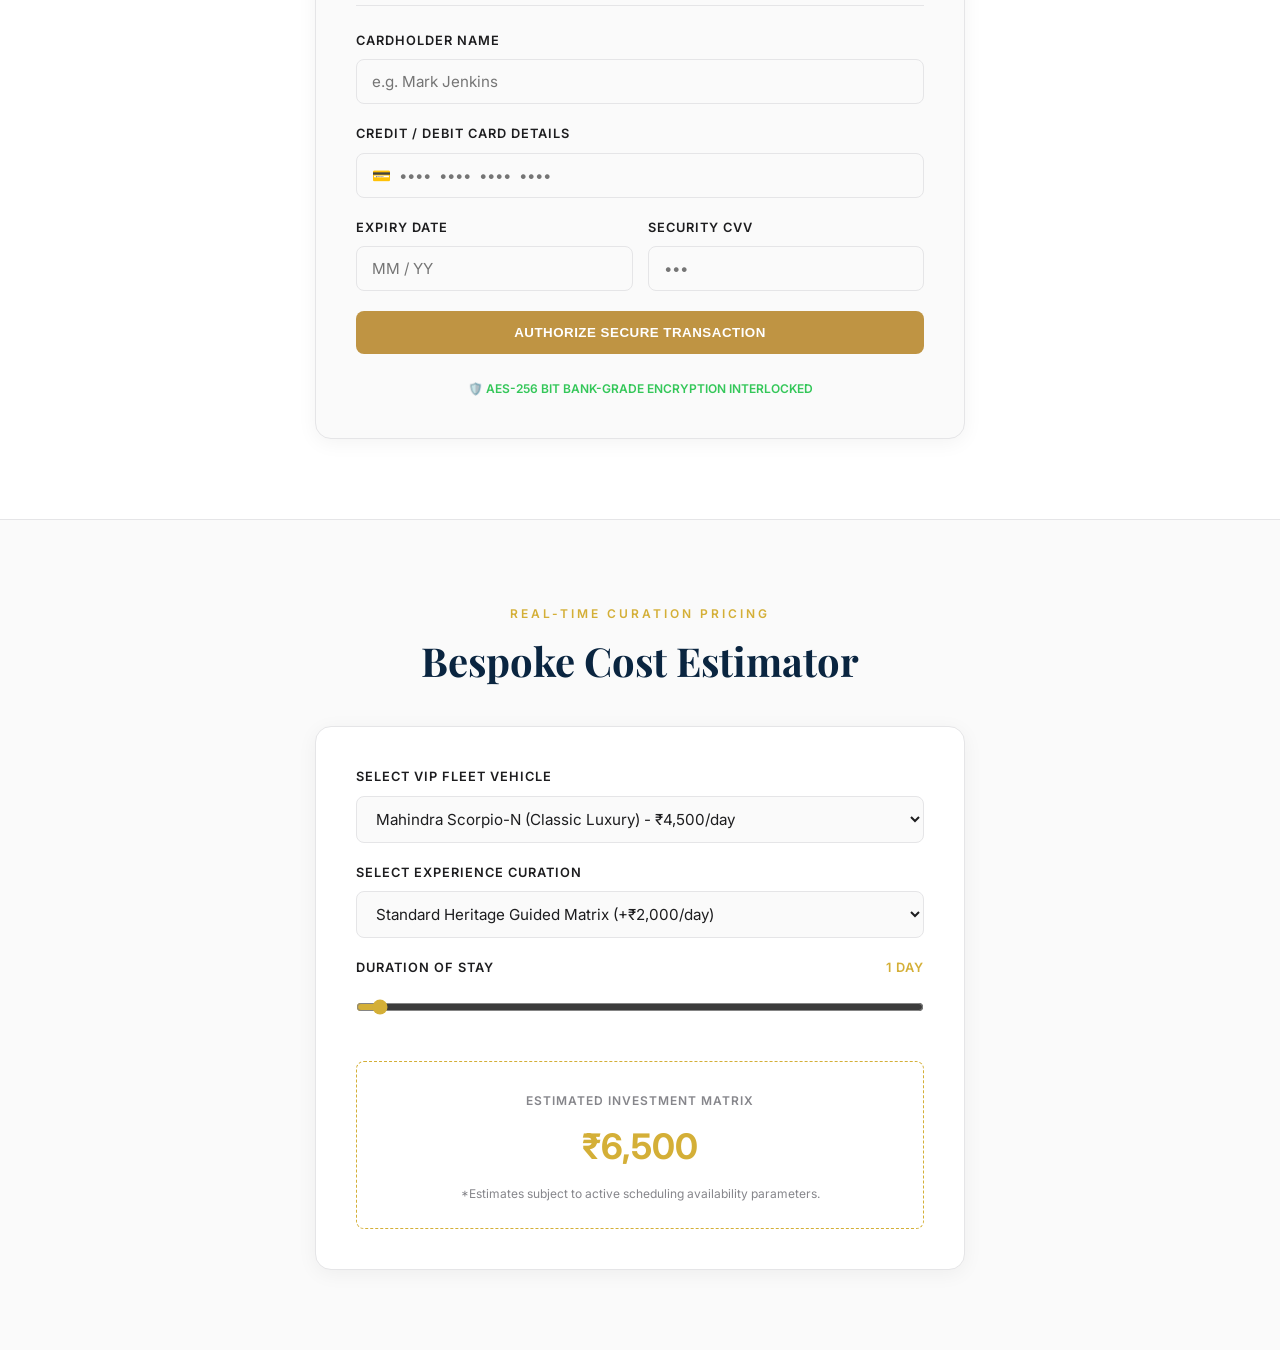
==== commit da952a3f: "Add interactive luxury tour estimator section" ====
--- a/index.html
+++ b/index.html
@@ -624,3 +624,68 @@
                 alert('Secure Validation Signal Triggered via ' + method + '.\nOur central reservation desk is syncing this authorization loop. Please wait for official clearance invoice.');
             }
         </script>
+        <!-- NEW ADVANCED UPGRADE: Interactive Luxury Tour Estimator -->
+        <section class="estimator-section">
+            <div class="container">
+                <div style="text-align: center;">
+                    <span style="font-family: var(--font-sans); font-size: 0.75rem; text-transform: uppercase; letter-spacing: 3px; color: var(--accent); font-weight: 600;">Real-Time Curation Pricing</span>
+                    <h2 style="font-size: 2.5rem; margin-top: 10px;">Bespoke Cost Estimator</h2>
+                </div>
+
+                <div class="estimator-card">
+                    <!-- Input 1: Vehicle Select -->
+                    <div class="form-field-group">
+                        <label>Select VIP Fleet Vehicle</label>
+                        <select id="calcVehicle" onchange="calculateLiveEstimate()">
+                            <option value="4500">Mahindra Scorpio-N (Classic Luxury) - ₹4,500/day</option>
+                            <option value="6500">Mahindra Thar ROXX (Adventure Premium) - ₹6,600/day</option>
+                            <option value="25000">Mercedes-Benz G-Wagon (Ultra Elite) - ₹25,000/day</option>
+                        </select>
+                    </div>
+
+                    <!-- Input 2: Curation Layer -->
+                    <div class="form-field-group">
+                        <label>Select Experience Curation</label>
+                        <select id="calcExperience" onchange="calculateLiveEstimate()">
+                            <option value="2000">Standard Heritage Guided Matrix (+₹2,000/day)</option>
+                            <option value="4000">Premium Gastronomy & Vetted Food Walk (+₹4,000/day)</option>
+                            <option value="12000">5-Star VIP Stay & Airport Concierge Hub (+₹12,000/day)</option>
+                        </select>
+                    </div>
+
+                    <!-- Input 3: Days Slider -->
+                    <div class="form-field-group">
+                        <label style="display:flex; justify-content:space-between;">
+                            <span>Duration of Stay</span>
+                            <span id="daysDisplay" style="color:var(--accent); font-weight:600;">1 Day</span>
+                        </label>
+                        <input type="range" id="calcDays" min="1" max="10" value="1" step="1" oninput="updateDaysText(this.value); calculateLiveEstimate();" style="accent-color: var(--accent);">
+                    </div>
+
+                    <!-- Real-Time Output Display Node -->
+                    <div class="live-price-display">
+                        <span style="font-size:0.75rem; text-transform:uppercase; letter-spacing:1px; color:var(--text-muted); font-weight:600;">Estimated Investment Matrix</span>
+                        <div class="price-value" id="liveEstimatedPrice">₹6,500</div>
+                        <p style="font-size:0.75rem; color:var(--text-muted); margin:10px 0 0 0;">*Estimates subject to active scheduling availability parameters.</p>
+                    </div>
+                </div>
+            </div>
+        </section>
+
+        <script>
+            // Live Budget Multiplier Calculations Engine
+            function updateDaysText(val) {
+                document.getElementById('daysDisplay').innerText = val + (val == 1 ? ' Day' : ' Days');
+            }
+
+            function calculateLiveEstimate() {
+                const vehicleCost = parseInt(document.getElementById('calcVehicle').value);
+                const experienceCost = parseInt(document.getElementById('calcExperience').value);
+                const totalDays = parseInt(document.getElementById('calcDays').value);
+
+                const finalSum = (vehicleCost + experienceCost) * totalDays;
+                
+                // Format with Indian currency layout style
+                document.getElementById('liveEstimatedPrice').innerText = '₹' + finalSum.toLocaleString('en-IN');
+            }
+        </script>
--- a/css/components.css
+++ b/css/components.css
@@ -610,3 +610,38 @@
     font-weight: 600;
     text-transform: uppercase;
 }
+/* ==========================================================================
+   DYNAMIC LUXURY ESTIMATOR & BUDGET CALCULATOR
+   ========================================================================== */
+.estimator-section {
+    padding: 80px 0;
+    background: var(--bg-main);
+    border-top: 1px solid var(--border-color);
+}
+
+.estimator-card {
+    max-width: 650px;
+    margin: 40px auto 0 auto;
+    background: var(--bg-surface);
+    border: 1px solid var(--border-color);
+    padding: 40px;
+    border-radius: var(--radius-md);
+    box-shadow: 0 4px 20px var(--glass-shadow);
+}
+
+.live-price-display {
+    text-align: center;
+    background: rgba(var(--accent-rgb), 0.05);
+    border: 1px dashed var(--accent);
+    padding: 25px;
+    border-radius: var(--radius-sm);
+    margin-top: 25px;
+}
+
+.price-value {
+    font-size: 2.2rem;
+    font-weight: 700;
+    color: var(--accent);
+    font-family: var(--font-sans);
+    margin-top: 5px;
+       }
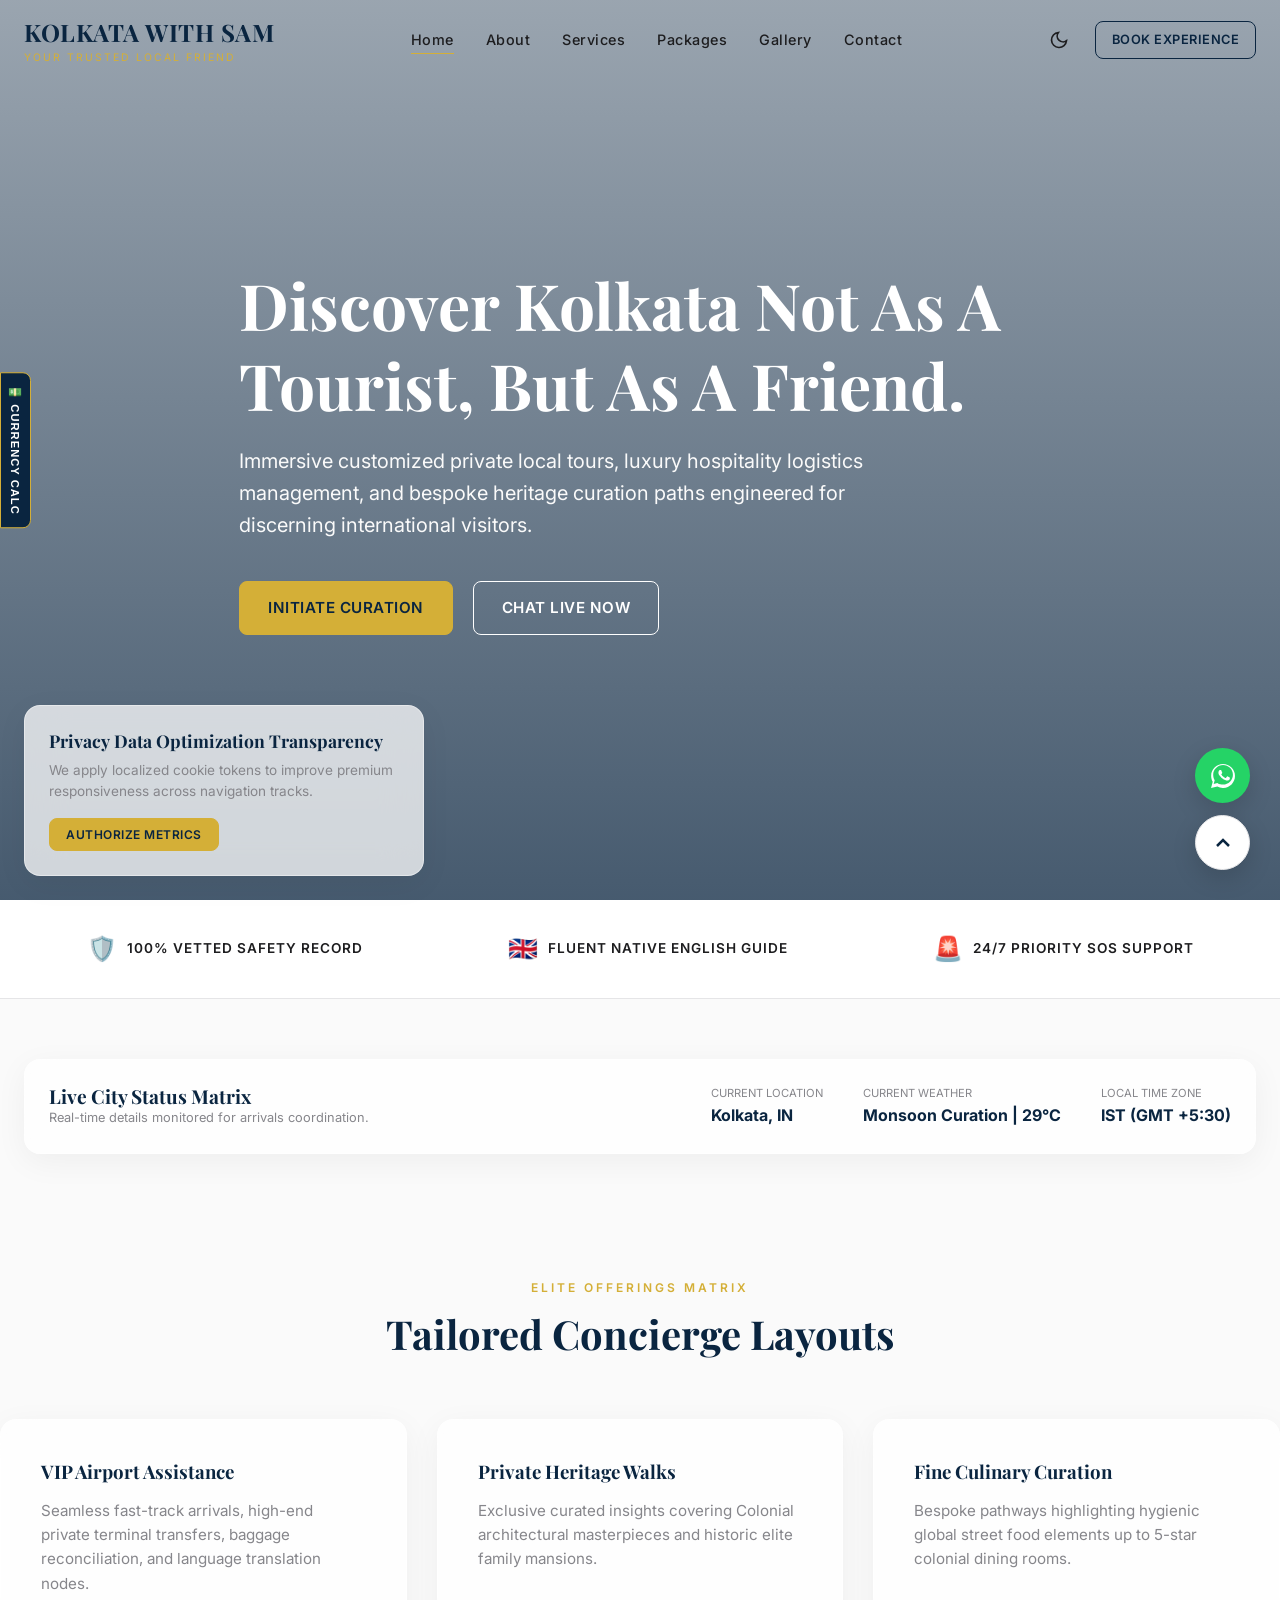
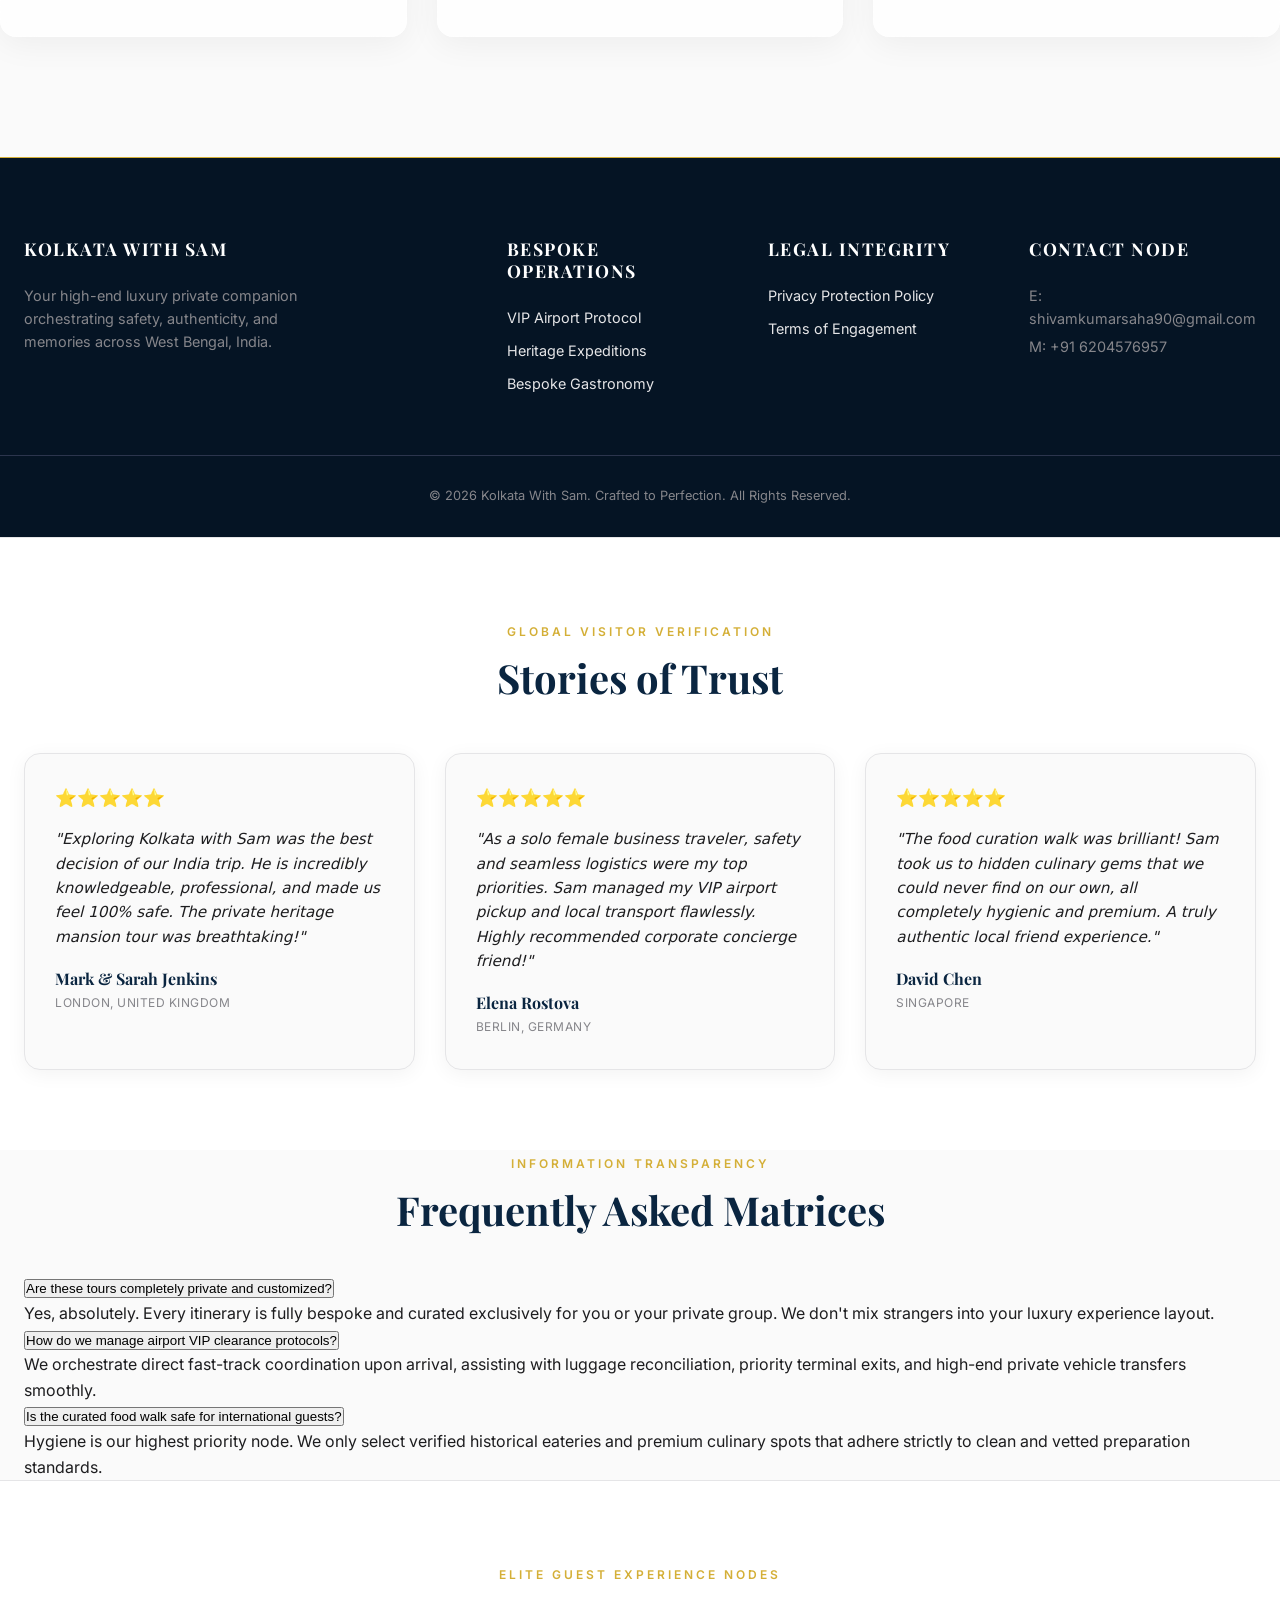
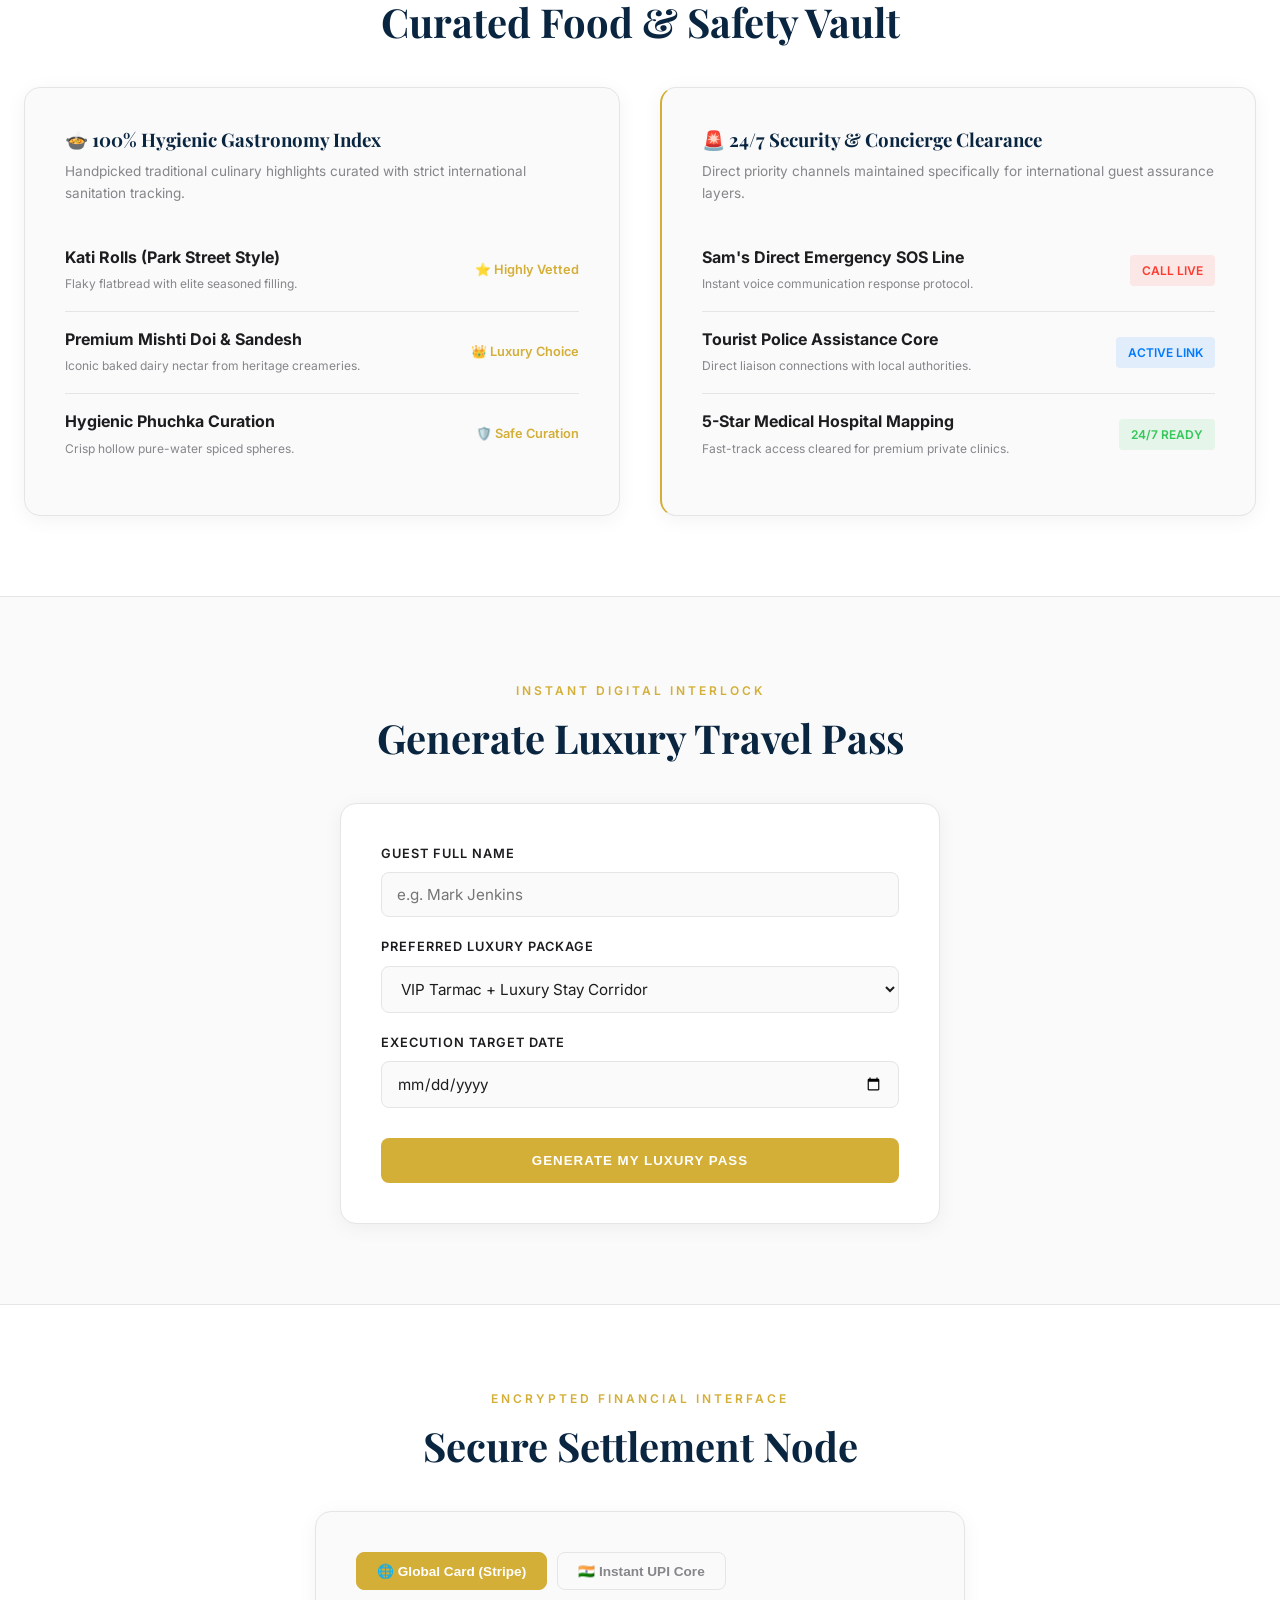
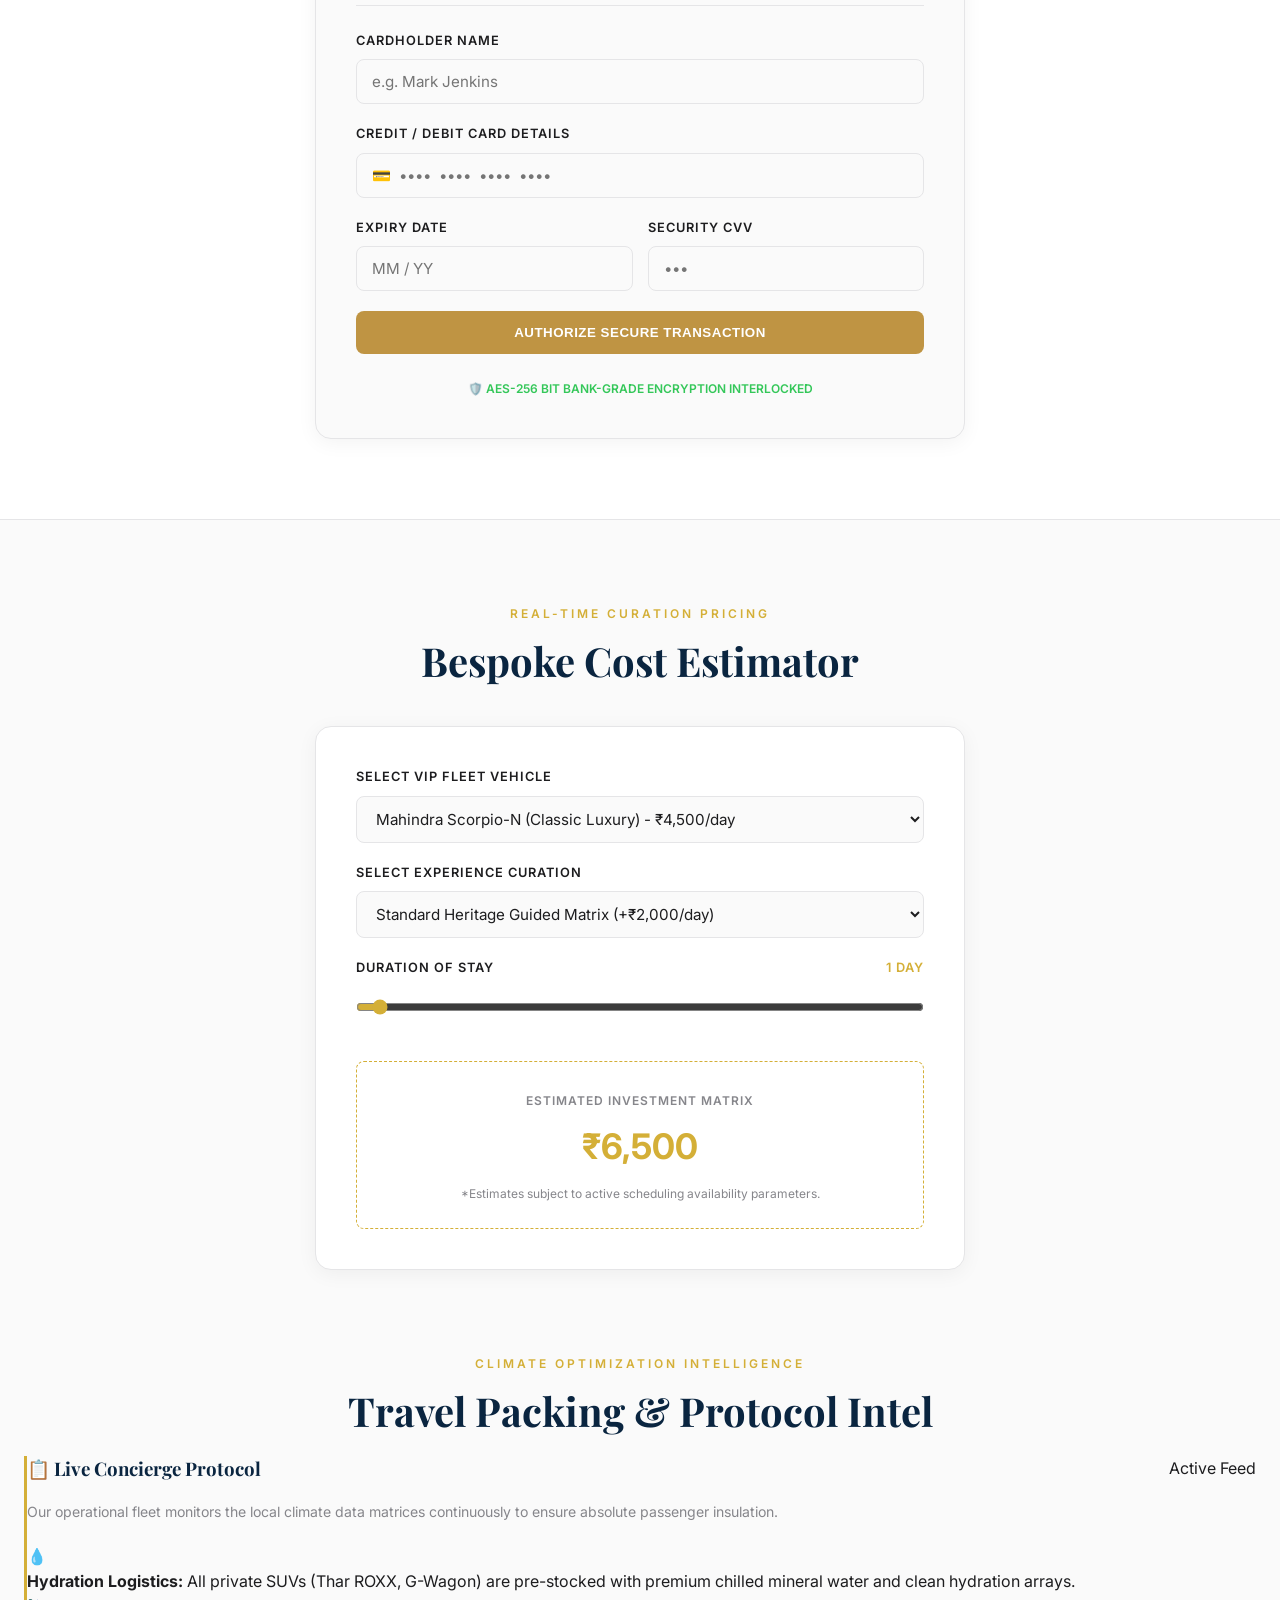
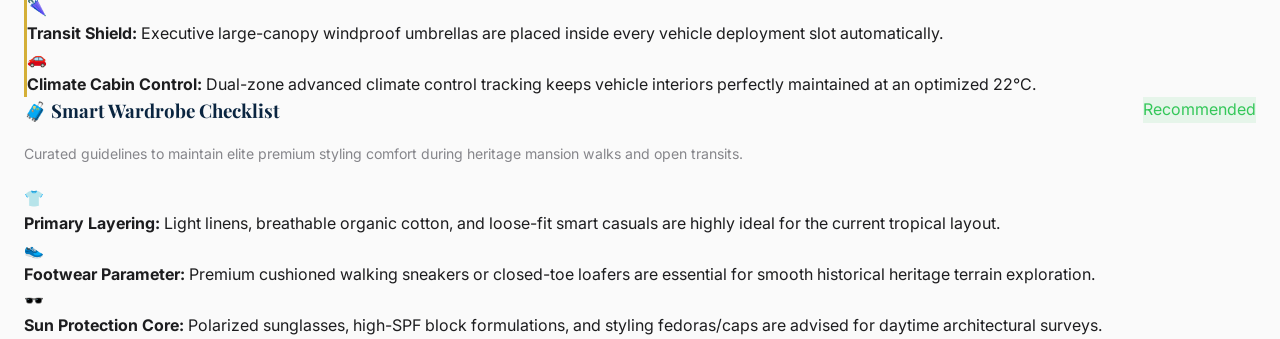
==== commit e43c1cae: "Add Weather Intelligence and Packing Matrix section Added a new section for Weather Intelligence and" ====
--- a/index.html
+++ b/index.html
@@ -689,3 +689,58 @@
                 document.getElementById('liveEstimatedPrice').innerText = '₹' + finalSum.toLocaleString('en-IN');
             }
         </script>
+        <!-- NEW ADVANCED UPGRADE: Weather Intelligence & Packing Matrix -->
+        <section class="weather-intel-section">
+            <div class="container">
+                <div style="text-align: center;">
+                    <span style="font-family: var(--font-sans); font-size: 0.75rem; text-transform: uppercase; letter-spacing: 3px; color: var(--accent); font-weight: 600;">Climate Optimization Intelligence</span>
+                    <h2 style="font-size: 2.5rem; margin-top: 10px;">Travel Packing & Protocol Intel</h2>
+                </div>
+
+                <div class="intel-matrix-grid">
+                    <!-- Left Node: Live Regional Advisory -->
+                    <div class="intel-box-premium" style="border-left: 3px solid var(--accent);">
+                        <div style="display:flex; justify-content:space-between; align-items:center; margin-bottom:20px;">
+                            <h3 style="font-family: var(--font-serif); margin:0;">📋 Live Concierge Protocol</h3>
+                            <span class="intel-status-indicator">Active Feed</span>
+                        </div>
+                        <p style="color: var(--text-muted); font-size: 0.88rem; margin-bottom: 20px; line-height: 1.6;">Our operational fleet monitors the local climate data matrices continuously to ensure absolute passenger insulation.</p>
+                        
+                        <div class="intel-checklist-item">
+                            <span>💧</span>
+                            <div><strong>Hydration Logistics:</strong> All private SUVs (Thar ROXX, G-Wagon) are pre-stocked with premium chilled mineral water and clean hydration arrays.</div>
+                        </div>
+                        <div class="intel-checklist-item">
+                            <span>🌂</span>
+                            <div><strong>Transit Shield:</strong> Executive large-canopy windproof umbrellas are placed inside every vehicle deployment slot automatically.</div>
+                        </div>
+                        <div class="intel-checklist-item">
+                            <span>🚗</span>
+                            <div><strong>Climate Cabin Control:</strong> Dual-zone advanced climate control tracking keeps vehicle interiors perfectly maintained at an optimized 22°C.</div>
+                        </div>
+                    </div>
+
+                    <!-- Right Node: Recommended Packing Wardrobe -->
+                    <div class="intel-box-premium">
+                        <div style="display:flex; justify-content:space-between; align-items:center; margin-bottom:20px;">
+                            <h3 style="font-family: var(--font-serif); margin:0;">🧳 Smart Wardrobe Checklist</h3>
+                            <span class="intel-status-indicator" style="background:rgba(52,199,89,0.1); color:#34C759;">Recommended</span>
+                        </div>
+                        <p style="color: var(--text-muted); font-size: 0.88rem; margin-bottom: 20px; line-height: 1.6;">Curated guidelines to maintain elite premium styling comfort during heritage mansion walks and open transits.</p>
+                        
+                        <div class="intel-checklist-item">
+                            <span>👕</span>
+                            <div><strong>Primary Layering:</strong> Light linens, breathable organic cotton, and loose-fit smart casuals are highly ideal for the current tropical layout.</div>
+                        </div>
+                        <div class="intel-checklist-item">
+                            <span>👟</span>
+                            <div><strong>Footwear Parameter:</strong> Premium cushioned walking sneakers or closed-toe loafers are essential for smooth historical heritage terrain exploration.</div>
+                        </div>
+                        <div class="intel-checklist-item">
+                            <span>🕶️</span>
+                            <div><strong>Sun Protection Core:</strong> Polarized sunglasses, high-SPF block formulations, and styling fedoras/caps are advised for daytime architectural surveys.</div>
+                        </div>
+                    </div>
+                </div>
+            </div>
+        </section>
